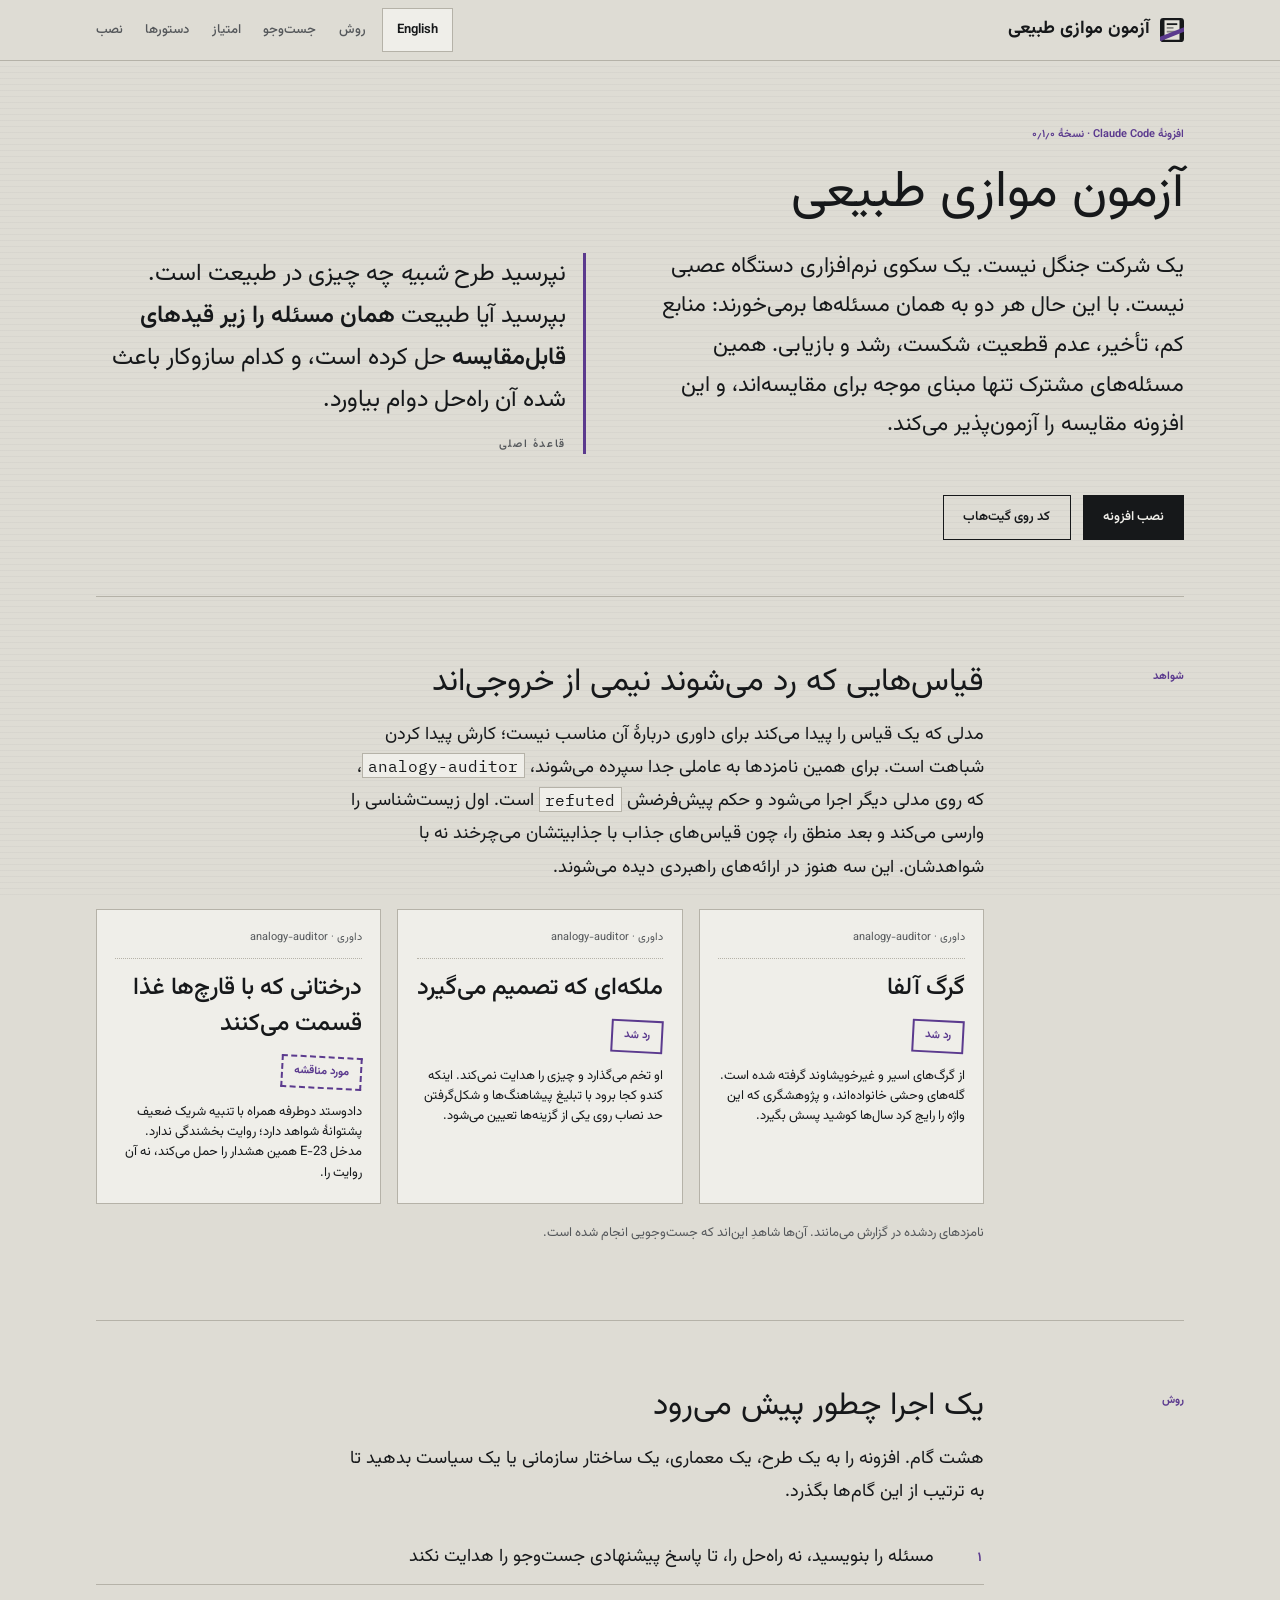
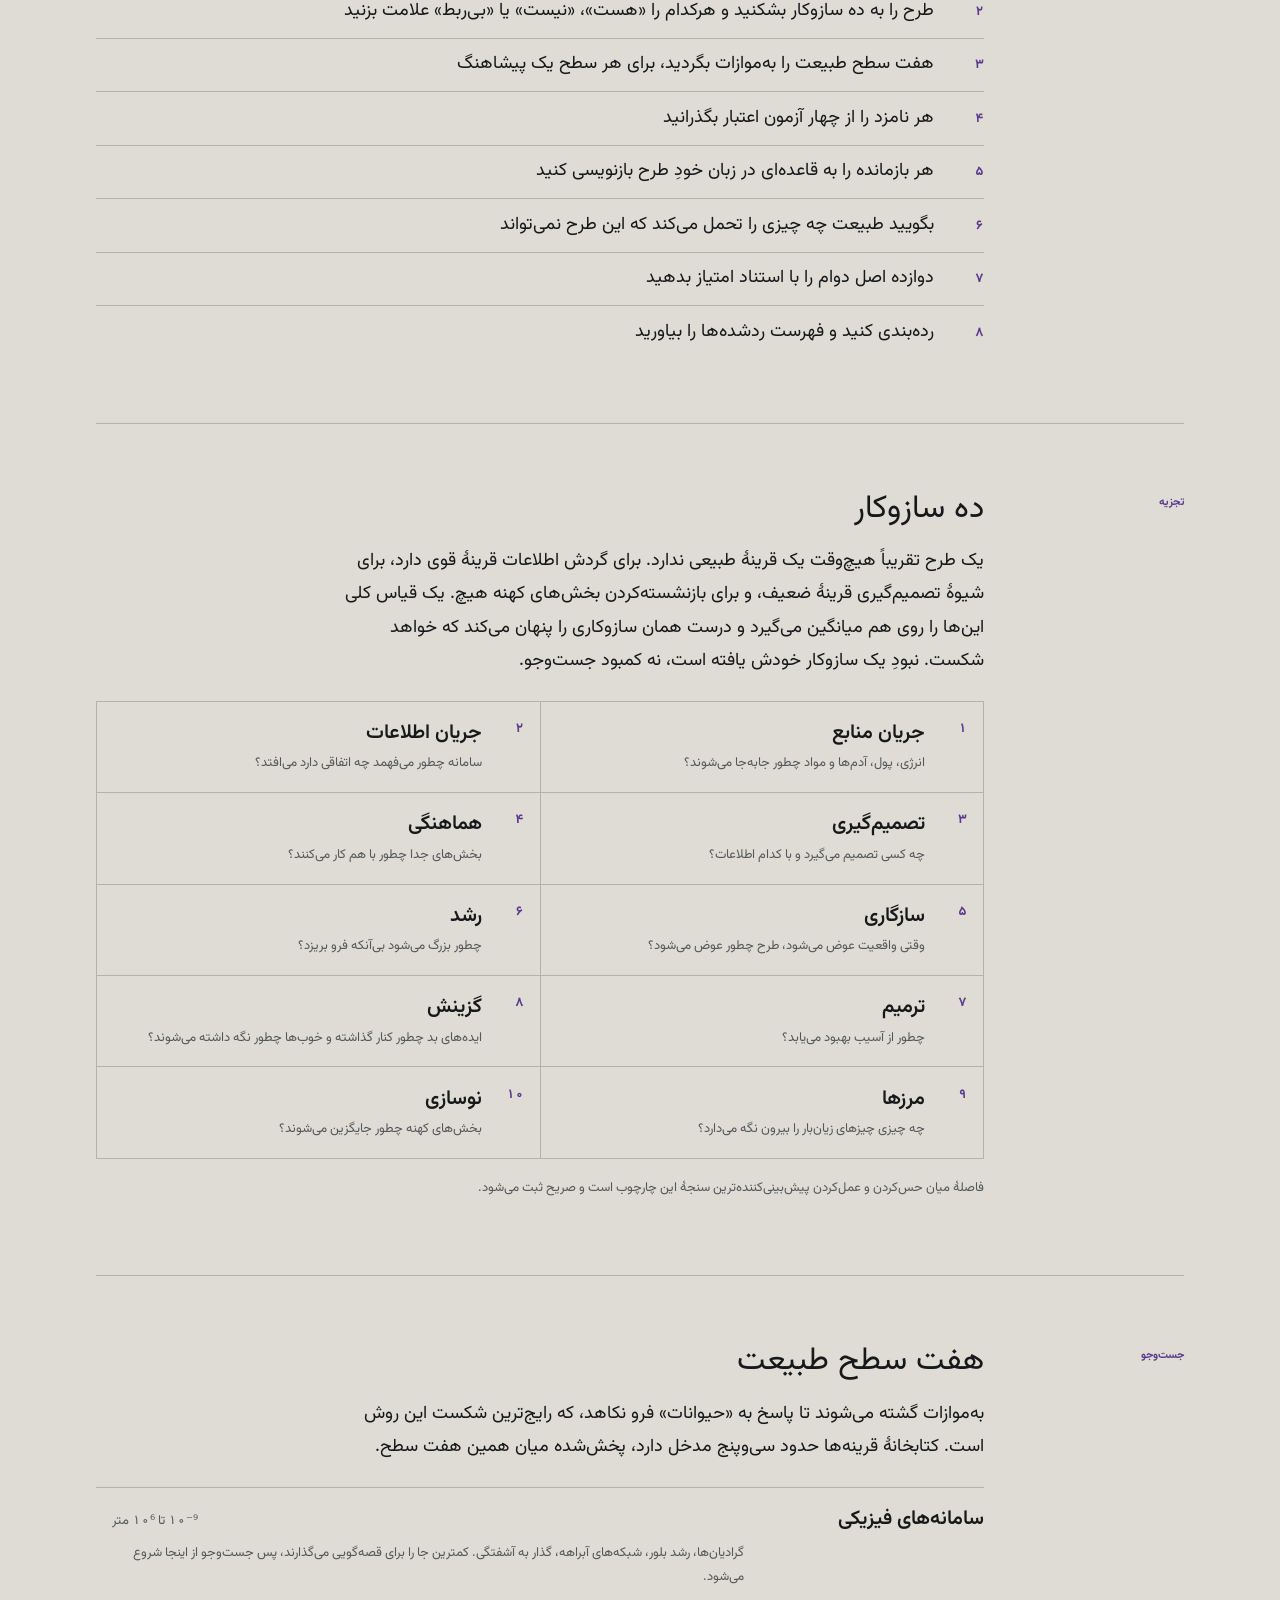
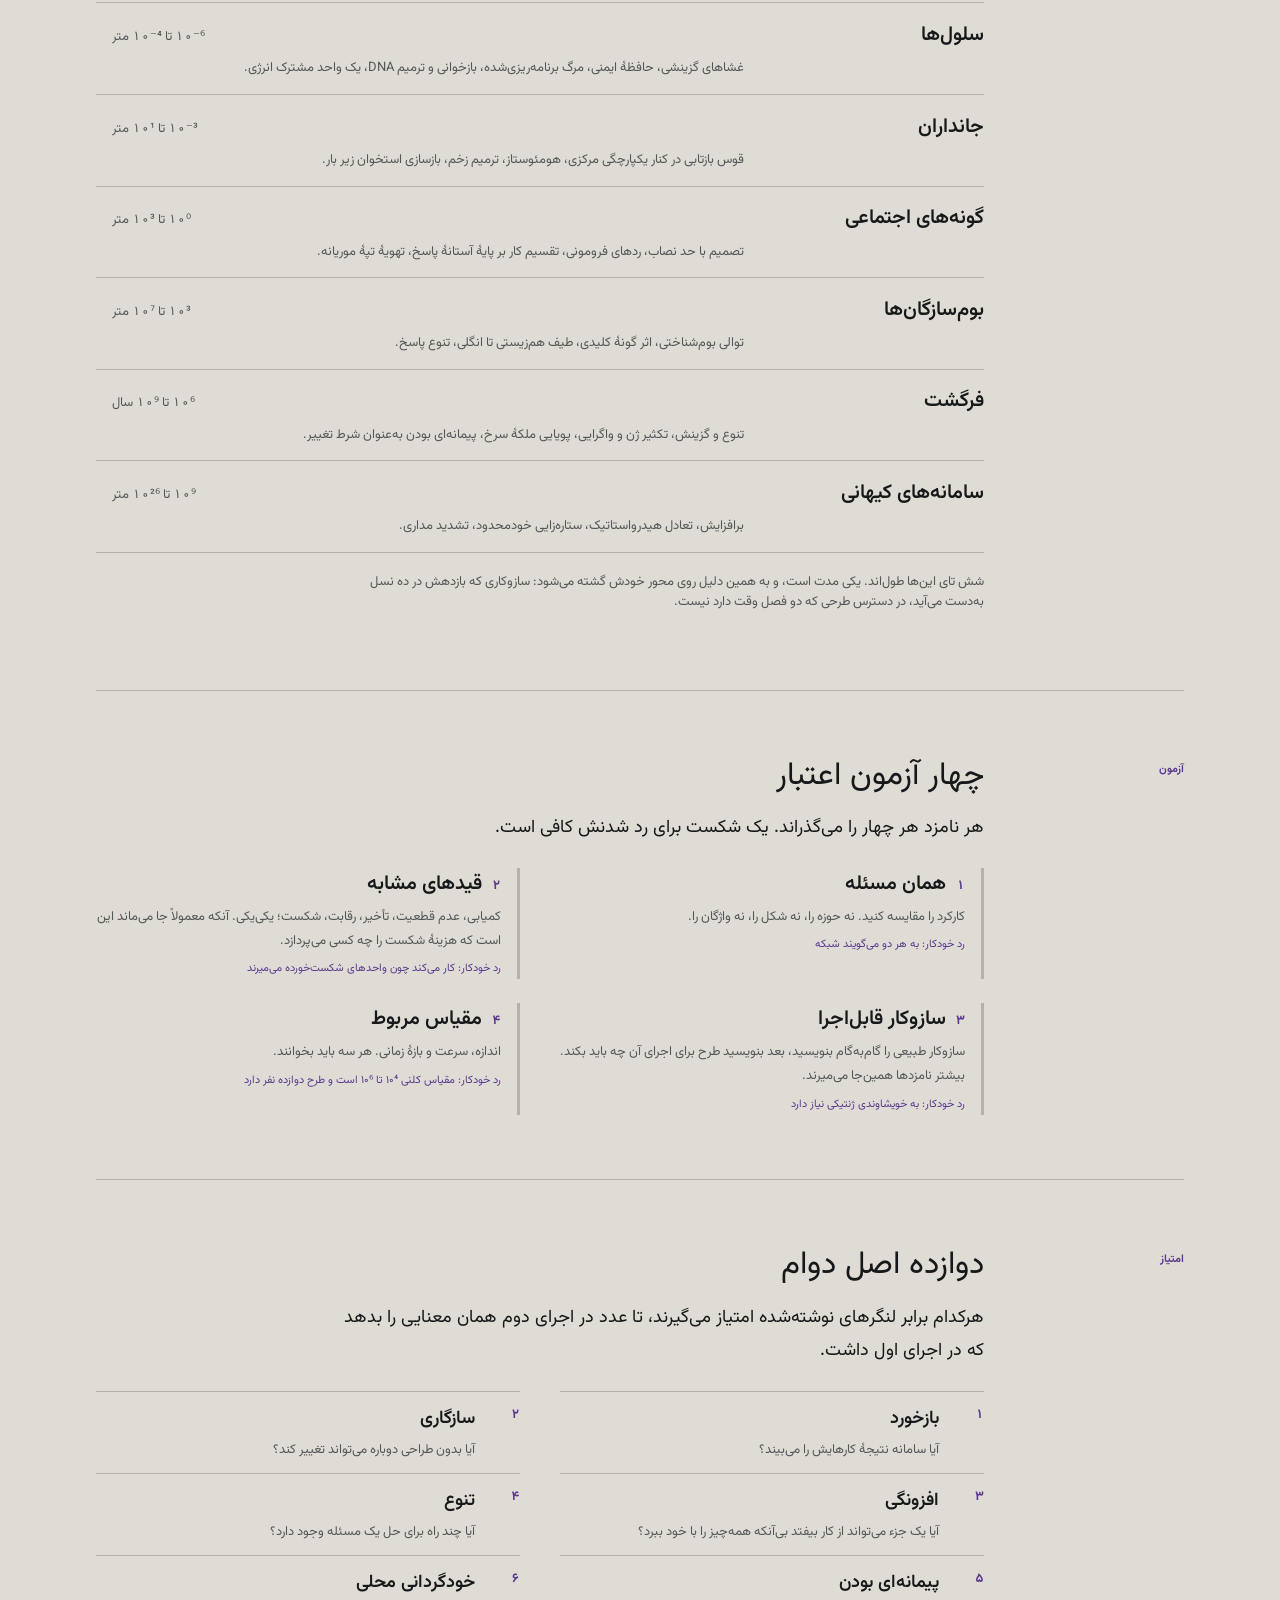
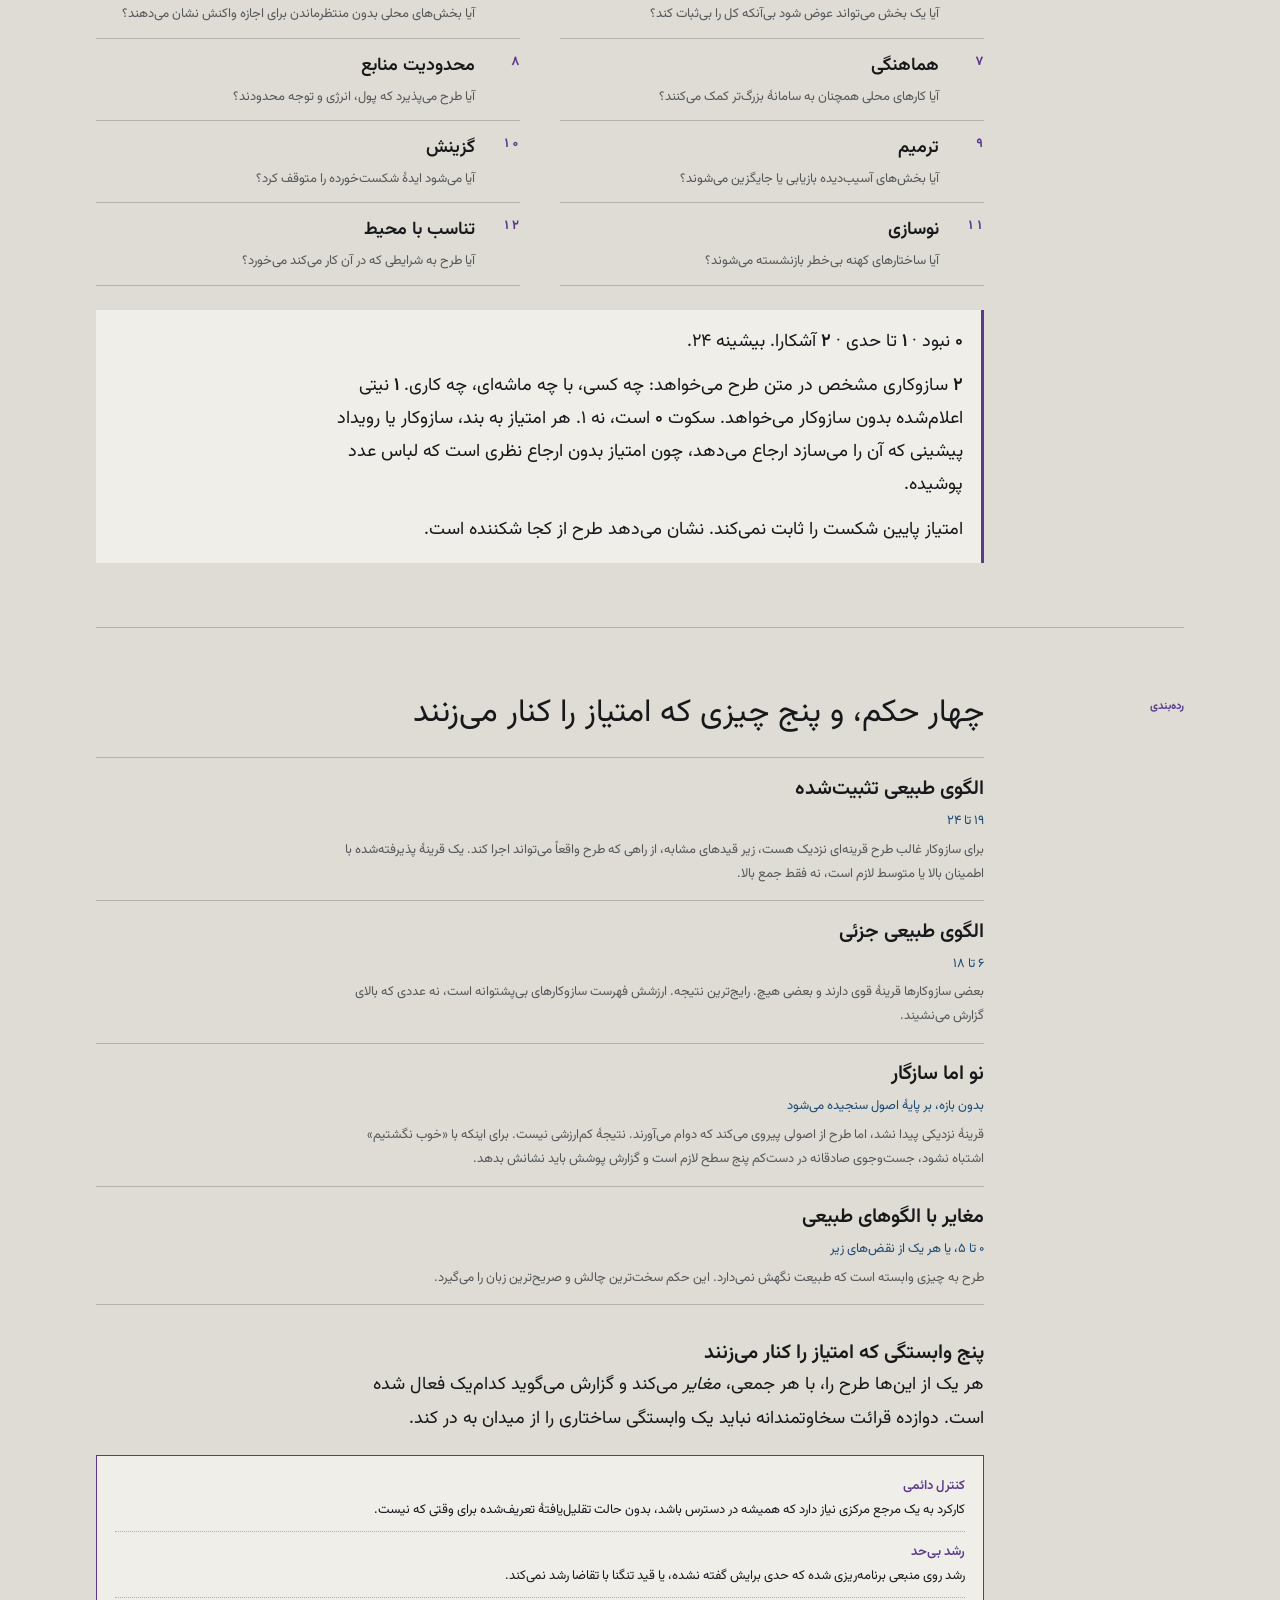
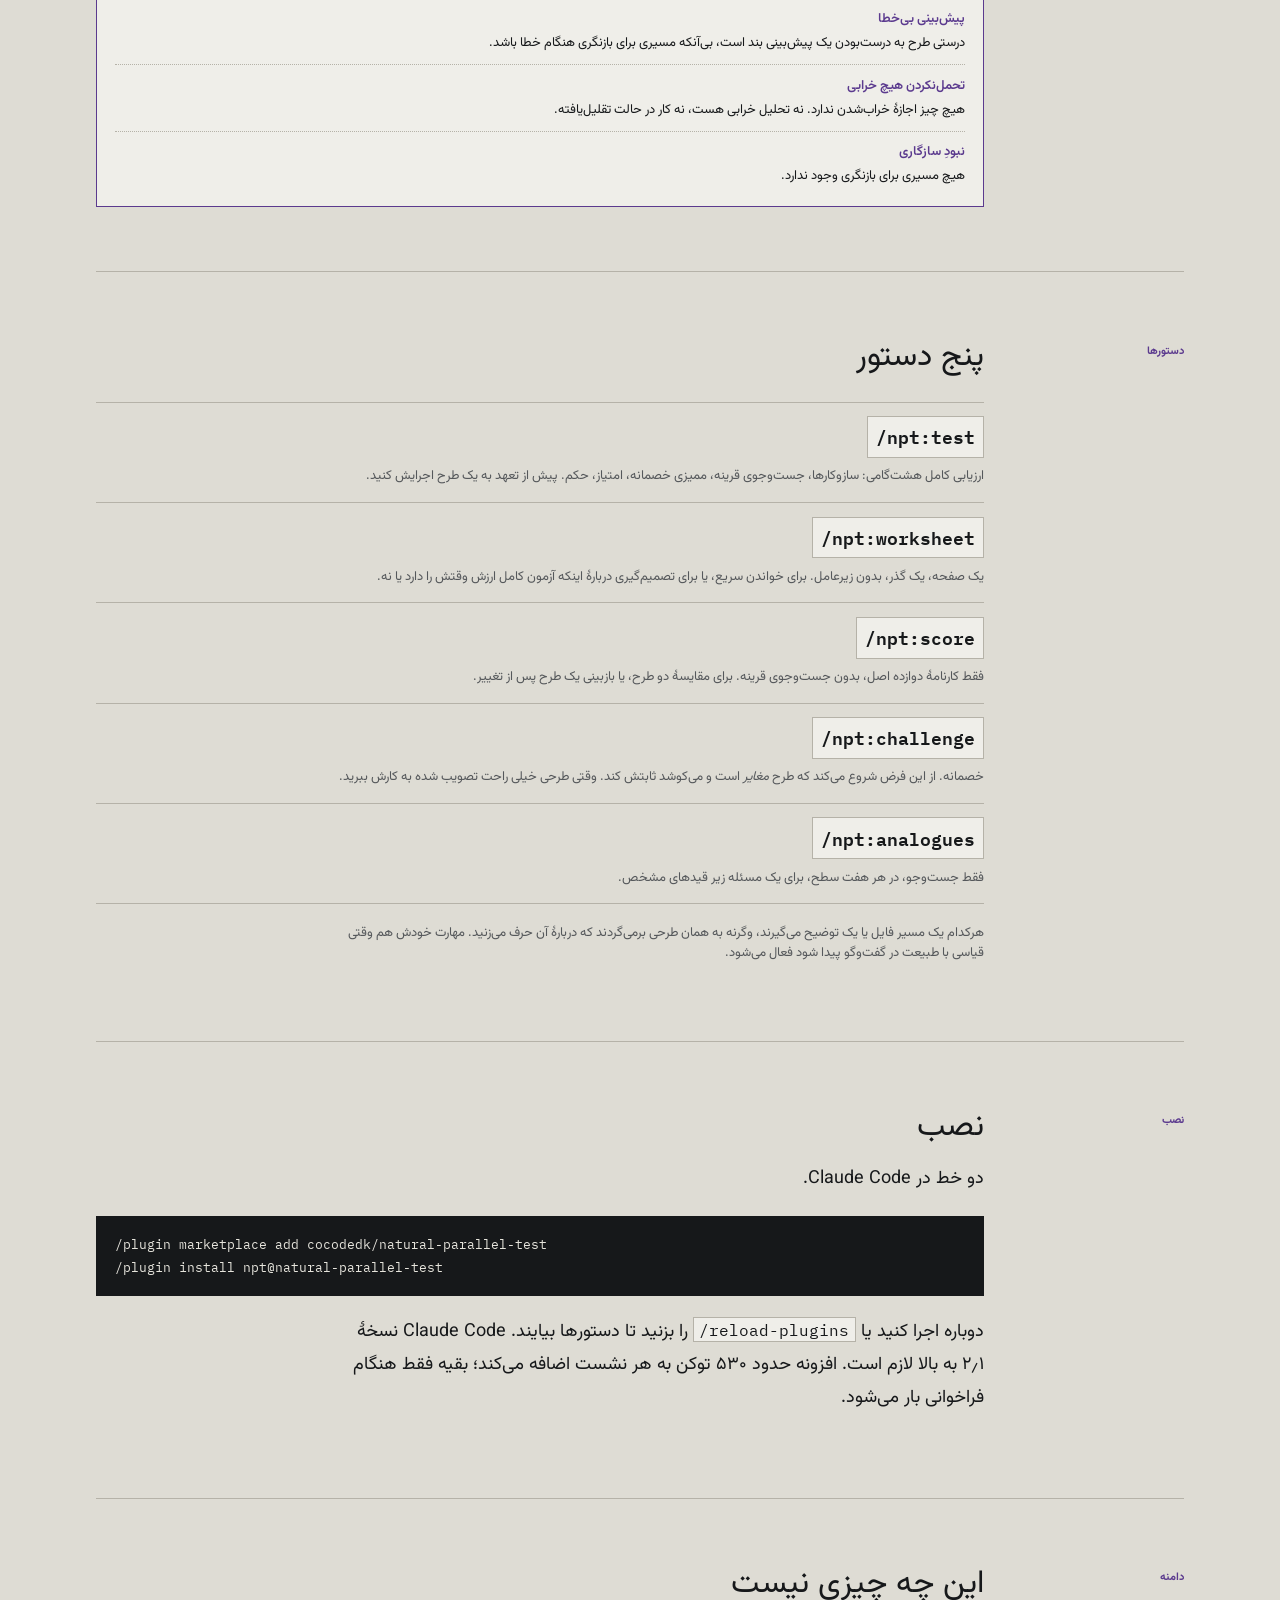
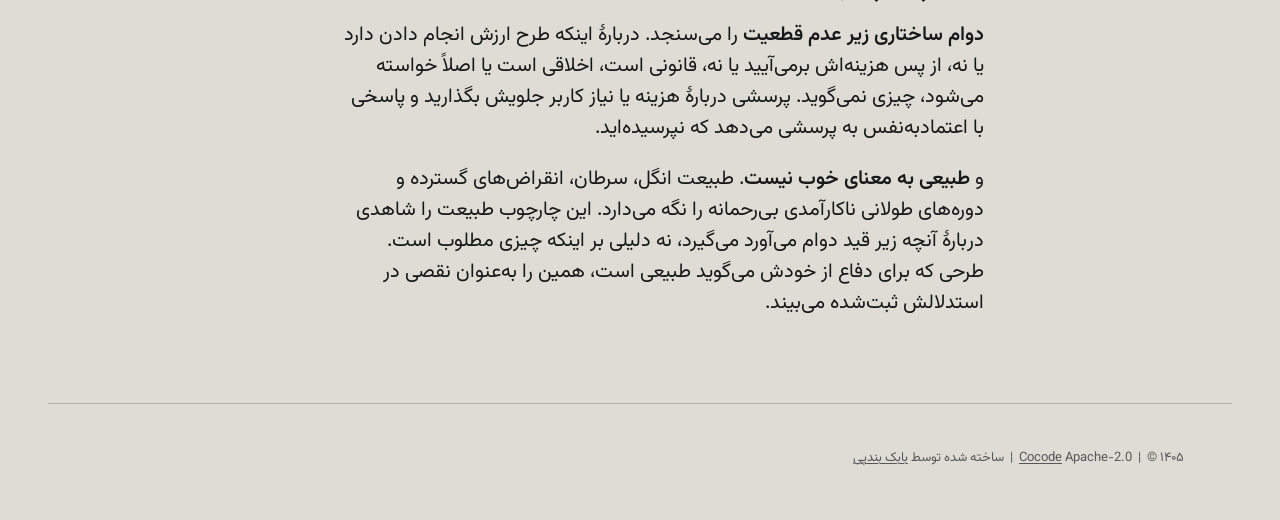
==== website/fa/index.html @ f5301915 "feat: Natural Parallel Test plugin for Claude Code Packages the Natural Parallel Test as an installa" ====
<!--
  ============================================================================
  کلیدواژه‌ها و نیت جست‌وجو — fa/index.html (فارسی)
  KEYWORDS & SEARCH INTENT — fa/index.html (Persian)
  ----------------------------------------------------------------------------
  کلیدواژهٔ اصلی:      آزمون موازی طبیعی
  کلیدواژه‌های فرعی:   افزونهٔ Claude Code، سنجش طرح، تفکر سیستمی،
                        دوام ساختاری، بازبینی معماری، تاب‌آوری،
                        قیاس با طبیعت، الگوبرداری زیستی، ممیزی قیاس
  عبارت‌های بلند:      چطور یک طرح را با سازوکار طبیعت بسنجیم،
                        چرا قیاس گرگ آلفا نادرست است،
                        کارنامهٔ دوازده اصل دوام،
                        مغایر با الگوهای طبیعی
  نیت جست‌وجو:        اطلاعاتی و تراکنشی. مهندس ارشد، معمار نرم‌افزار،
                        راهبردنویس یا سیاست‌گذار می‌خواهد بداند این چارچوب
                        چه چیزی را وارسی می‌کند و چقدر سخت‌گیر است، بعد
                        افزونه را نصب می‌کند.
  تبدیل اصلی:          بلوک دوخطی نصب (#install)
  نسخه‌های دیگر:       fa (همین صفحه) · en (/) · x-default (/)
  ============================================================================
-->
<html lang="fa" dir="rtl">
<head>
<meta charset="utf-8">
<meta name="viewport" content="width=device-width, initial-scale=1">

<title>آزمون موازی طبیعی: سنجش ساختاری طرح‌ها با سازوکار طبیعت</title>
<meta name="description" content="افزونه‌ای برای Claude Code که طرح را با سازوکار مشترک با طبیعت می‌سنجد، نه با شباهت ظاهری: ده سازوکار، هفت سطح، دوازده اصل امتیازی و چهار حکم روشن.">
<meta name="robots" content="index, follow, max-image-preview:large, max-snippet:-1">
<meta name="author" content="بابک بندپی">
<link rel="canonical" href="https://cocodedk.github.io/natural-parallel-test/fa/">

<link rel="alternate" hreflang="en" href="https://cocodedk.github.io/natural-parallel-test/">
<link rel="alternate" hreflang="fa" href="https://cocodedk.github.io/natural-parallel-test/fa/">
<link rel="alternate" hreflang="x-default" href="https://cocodedk.github.io/natural-parallel-test/">

<meta property="og:type" content="website">
<meta property="og:site_name" content="آزمون موازی طبیعی">
<meta property="og:title" content="آزمون موازی طبیعی: سنجش ساختاری طرح‌ها با سازوکار طبیعت">
<meta property="og:description" content="افزونه‌ای برای Claude Code که طرح را با سازوکار مشترک با طبیعت می‌سنجد، نه با شباهت ظاهری: ده سازوکار، هفت سطح، دوازده اصل امتیازی و چهار حکم روشن.">
<meta property="og:url" content="https://cocodedk.github.io/natural-parallel-test/fa/">
<meta property="og:image" content="https://cocodedk.github.io/natural-parallel-test/og.png">
<meta property="og:image:width" content="1200">
<meta property="og:image:height" content="630">
<meta property="og:image:alt" content="برگهٔ داوری با عنوان «گرگ آلفا» که مهر بنفش «رد شد» خورده است، کنار قاعدهٔ اصلی آزمون موازی طبیعی.">
<meta property="og:locale" content="fa_IR">
<meta property="og:locale:alternate" content="en_US">

<meta name="twitter:card" content="summary_large_image">
<meta name="twitter:title" content="آزمون موازی طبیعی: سنجش ساختاری طرح‌ها با سازوکار طبیعت">
<meta name="twitter:description" content="افزونه‌ای برای Claude Code که طرح را با سازوکار مشترک با طبیعت می‌سنجد، نه با شباهت ظاهری: ده سازوکار، هفت سطح، دوازده اصل امتیازی و چهار حکم روشن.">
<meta name="twitter:image" content="https://cocodedk.github.io/natural-parallel-test/og.png">
<meta name="twitter:image:alt" content="برگهٔ داوری با عنوان «گرگ آلفا» که مهر بنفش «رد شد» خورده است، کنار قاعدهٔ اصلی آزمون موازی طبیعی.">

<link rel="icon" href="../favicon.svg" type="image/svg+xml">
<link rel="mask-icon" href="../favicon.svg" color="#5b3a8e">
<meta name="theme-color" content="#dedcd4">

<link rel="preconnect" href="https://fonts.googleapis.com">
<link rel="preconnect" href="https://fonts.gstatic.com" crossorigin>
<link rel="stylesheet" href="https://fonts.googleapis.com/css2?family=IBM+Plex+Mono:wght@400;600&amp;family=Vazirmatn:wght@300;400;500;700&amp;display=swap">
<link rel="stylesheet" href="../styles.css">

<script type="application/ld+json">
{
  "@context": "https://schema.org",
  "@type": "SoftwareApplication",
  "name": "آزمون موازی طبیعی",
  "description": "افزونه‌ای برای Claude Code که یک طرح را با سازوکار مشترک با طبیعت می‌سنجد، نه با شباهت ظاهری. طرح را به ده سازوکار می‌شکند، هفت سطح طبیعت را دنبال سامانه‌هایی می‌گردد که همان مسئله را زیر قیدهای قابل‌مقایسه حل کرده‌اند، هر نامزد را به یک ممیز خصمانه می‌سپارد، دوازده اصل دوام را از ۲۴ امتیاز می‌دهد و یکی از چهار حکم را برمی‌گرداند.",
  "url": "https://cocodedk.github.io/natural-parallel-test/fa/",
  "downloadUrl": "https://github.com/cocodedk/natural-parallel-test",
  "codeRepository": "https://github.com/cocodedk/natural-parallel-test",
  "applicationCategory": "DeveloperApplication",
  "operatingSystem": "Linux, macOS, Windows",
  "softwareVersion": "0.1.0",
  "inLanguage": "fa",
  "offers": {
    "@type": "Offer",
    "price": "0",
    "priceCurrency": "USD"
  },
  "author": {
    "@type": "Person",
    "name": "بابک بندپی",
    "url": "https://cocode.dk",
    "sameAs": [
      "https://linkedin.com/in/babakbandpey",
      "https://github.com/cocodedk"
    ]
  }
}
</script>
</head>
<body>

<a class="skip" href="#main">پرش به محتوا</a>

<header class="site-head">
  <div class="wrap">
    <a class="brand" href="#top">
      <svg width="24" height="24" viewBox="0 0 32 32" aria-hidden="true" focusable="false">
        <defs><clipPath id="bm"><rect width="32" height="32" rx="4.5"/></clipPath></defs>
        <g clip-path="url(#bm)">
          <rect width="32" height="32" fill="#16181a"/>
          <rect x="6" y="3" width="20" height="26" fill="#e3e1d9"/>
          <rect x="9" y="7" width="14" height="2.4" fill="#16181a"/>
          <rect x="9" y="12" width="9" height="2.4" fill="#16181a" opacity=".45"/>
          <rect x="9" y="17" width="12" height="2.4" fill="#16181a" opacity=".45"/>
          <rect x="-4" y="18.5" width="40" height="5.6" fill="#5b3a8e" transform="rotate(-22 16 16)"/>
        </g>
      </svg>
      آزمون موازی طبیعی
    </a>

    <a href="../" class="lang-switch" lang="en" dir="ltr" hreflang="en">English</a>

    <nav class="nav" aria-label="بخش‌های این صفحه">
      <ul>
        <li><a href="#method">روش</a></li>
        <li><a href="#levels">جست‌وجو</a></li>
        <li><a href="#score">امتیاز</a></li>
        <li><a href="#commands">دستورها</a></li>
        <li><a href="#install">نصب</a></li>
      </ul>
    </nav>
  </div>
</header>

<main id="main">
  <div class="wrap">

    <section class="hero" id="top">
      <p class="eyebrow">افزونهٔ Claude Code · نسخهٔ ۰٫۱٫۰</p>
      <h1>آزمون موازی طبیعی</h1>
      <p class="lede">یک شرکت جنگل نیست. یک سکوی نرم‌افزاری دستگاه عصبی نیست. با این حال هر
        دو به همان مسئله‌ها برمی‌خورند: منابع کم، تأخیر، عدم قطعیت، شکست، رشد و بازیابی.
        همین مسئله‌های مشترک تنها مبنای موجه برای مقایسه‌اند، و این افزونه مقایسه را
        آزمون‌پذیر می‌کند.</p>

      <blockquote class="rule-quote">
        <p>نپرسید طرح <em>شبیه</em> چه چیزی در طبیعت است. بپرسید آیا طبیعت
          <strong>همان مسئله را زیر قیدهای قابل‌مقایسه</strong> حل کرده است، و کدام سازوکار
          باعث شده آن راه‌حل دوام بیاورد.</p>
        <cite>قاعدهٔ اصلی</cite>
      </blockquote>

      <div class="actions">
        <a class="btn btn--solid" href="#install">نصب افزونه</a>
        <a class="btn btn--ghost" href="https://github.com/cocodedk/natural-parallel-test" target="_blank" rel="noreferrer">کد روی گیت‌هاب</a>
      </div>
    </section>

    <section class="band" id="refuted" aria-labelledby="refuted-h">
      <p class="band__code">شواهد</p>
      <div class="band__body">
        <h2 id="refuted-h">قیاس‌هایی که رد می‌شوند نیمی از خروجی‌اند</h2>
        <p>مدلی که یک قیاس را پیدا می‌کند برای داوری دربارهٔ آن مناسب نیست؛ کارش پیدا کردن
          شباهت است. برای همین نامزدها به عاملی جدا سپرده می‌شوند،
          <code>analogy-auditor</code>، که روی مدلی دیگر اجرا می‌شود و حکم پیش‌فرضش
          <code>refuted</code> است. اول زیست‌شناسی را وارسی می‌کند و بعد منطق را، چون
          قیاس‌های جذاب با جذابیتشان می‌چرخند نه با شواهدشان. این سه هنوز در ارائه‌های
          راهبردی دیده می‌شوند.</p>

        <ul class="slips">
          <li class="slip">
            <p class="slip__det">داوری · analogy-auditor</p>
            <p class="slip__name">گرگ آلفا</p>
            <p class="slip__mark">رد شد</p>
            <p class="slip__why">از گرگ‌های اسیر و غیرخویشاوند گرفته شده است. گله‌های وحشی
              خانواده‌اند، و پژوهشگری که این واژه را رایج کرد سال‌ها کوشید پسش بگیرد.</p>
          </li>
          <li class="slip">
            <p class="slip__det">داوری · analogy-auditor</p>
            <p class="slip__name">ملکه‌ای که تصمیم می‌گیرد</p>
            <p class="slip__mark">رد شد</p>
            <p class="slip__why">او تخم می‌گذارد و چیزی را هدایت نمی‌کند. اینکه کندو کجا
              برود با تبلیغ پیشاهنگ‌ها و شکل‌گرفتن حد نصاب روی یکی از گزینه‌ها تعیین
              می‌شود.</p>
          </li>
          <li class="slip">
            <p class="slip__det">داوری · analogy-auditor</p>
            <p class="slip__name">درختانی که با قارچ‌ها غذا قسمت می‌کنند</p>
            <p class="slip__mark slip__mark--contested">مورد مناقشه</p>
            <p class="slip__why">دادوستد دوطرفه همراه با تنبیه شریک ضعیف پشتوانهٔ شواهد
              دارد؛ روایت بخشندگی ندارد. مدخل E-23 همین هشدار را حمل می‌کند، نه آن روایت
              را.</p>
          </li>
        </ul>

        <p class="note" style="margin-block-start:1.2rem">نامزدهای ردشده در گزارش می‌مانند.
          آن‌ها شاهدِ این‌اند که جست‌وجویی انجام شده است.</p>
      </div>
    </section>

    <section class="band" id="method" aria-labelledby="method-h">
      <p class="band__code">روش</p>
      <div class="band__body">
        <h2 id="method-h">یک اجرا چطور پیش می‌رود</h2>
        <p>هشت گام. افزونه را به یک طرح، یک معماری، یک ساختار سازمانی یا یک سیاست بدهید تا
          به ترتیب از این گام‌ها بگذرد.</p>
        <ol class="steps">
          <li><span class="num">۱</span><span>مسئله را بنویسید، نه راه‌حل را، تا پاسخ پیشنهادی جست‌وجو را هدایت نکند</span></li>
          <li><span class="num">۲</span><span>طرح را به ده سازوکار بشکنید و هرکدام را «هست»، «نیست» یا «بی‌ربط» علامت بزنید</span></li>
          <li><span class="num">۳</span><span>هفت سطح طبیعت را به‌موازات بگردید، برای هر سطح یک پیشاهنگ</span></li>
          <li><span class="num">۴</span><span>هر نامزد را از چهار آزمون اعتبار بگذرانید</span></li>
          <li><span class="num">۵</span><span>هر بازمانده را به قاعده‌ای در زبان خودِ طرح بازنویسی کنید</span></li>
          <li><span class="num">۶</span><span>بگویید طبیعت چه چیزی را تحمل می‌کند که این طرح نمی‌تواند</span></li>
          <li><span class="num">۷</span><span>دوازده اصل دوام را با استناد امتیاز بدهید</span></li>
          <li><span class="num">۸</span><span>رده‌بندی کنید و فهرست ردشده‌ها را بیاورید</span></li>
        </ol>
      </div>
    </section>

    <section class="band" id="mechanisms" aria-labelledby="mech-h">
      <p class="band__code">تجزیه</p>
      <div class="band__body">
        <h2 id="mech-h">ده سازوکار</h2>
        <p>یک طرح تقریباً هیچ‌وقت یک قرینهٔ طبیعی ندارد. برای گردش اطلاعات قرینهٔ قوی دارد،
          برای شیوهٔ تصمیم‌گیری قرینهٔ ضعیف، و برای بازنشسته‌کردن بخش‌های کهنه هیچ. یک قیاس
          کلی این‌ها را روی هم میانگین می‌گیرد و درست همان سازوکاری را پنهان می‌کند که خواهد
          شکست. نبودِ یک سازوکار خودش یافته است، نه کمبود جست‌وجو.</p>
        <ul class="mechs">
          <li><span class="num">۱</span><h3>جریان منابع</h3><p>انرژی، پول، آدم‌ها و مواد چطور جابه‌جا می‌شوند؟</p></li>
          <li><span class="num">۲</span><h3>جریان اطلاعات</h3><p>سامانه چطور می‌فهمد چه اتفاقی دارد می‌افتد؟</p></li>
          <li><span class="num">۳</span><h3>تصمیم‌گیری</h3><p>چه کسی تصمیم می‌گیرد و با کدام اطلاعات؟</p></li>
          <li><span class="num">۴</span><h3>هماهنگی</h3><p>بخش‌های جدا چطور با هم کار می‌کنند؟</p></li>
          <li><span class="num">۵</span><h3>سازگاری</h3><p>وقتی واقعیت عوض می‌شود، طرح چطور عوض می‌شود؟</p></li>
          <li><span class="num">۶</span><h3>رشد</h3><p>چطور بزرگ می‌شود بی‌آنکه فرو بریزد؟</p></li>
          <li><span class="num">۷</span><h3>ترمیم</h3><p>چطور از آسیب بهبود می‌یابد؟</p></li>
          <li><span class="num">۸</span><h3>گزینش</h3><p>ایده‌های بد چطور کنار گذاشته و خوب‌ها چطور نگه داشته می‌شوند؟</p></li>
          <li><span class="num">۹</span><h3>مرزها</h3><p>چه چیزی چیزهای زیان‌بار را بیرون نگه می‌دارد؟</p></li>
          <li><span class="num">۱۰</span><h3>نوسازی</h3><p>بخش‌های کهنه چطور جایگزین می‌شوند؟</p></li>
        </ul>
        <p class="note" style="margin-block-start:1.2rem">فاصلهٔ میان حس‌کردن و عمل‌کردن
          پیش‌بینی‌کننده‌ترین سنجهٔ این چارچوب است و صریح ثبت می‌شود.</p>
      </div>
    </section>

    <section class="band" id="levels" aria-labelledby="levels-h">
      <p class="band__code">جست‌وجو</p>
      <div class="band__body">
        <h2 id="levels-h">هفت سطح طبیعت</h2>
        <p>به‌موازات گشته می‌شوند تا پاسخ به «حیوانات» فرو نکاهد، که رایج‌ترین شکست این روش
          است. کتابخانهٔ قرینه‌ها حدود سی‌وپنج مدخل دارد، پخش‌شده میان همین هفت سطح.</p>
        <ul class="ladder">
          <li>
            <span class="lvl-name">سامانه‌های فیزیکی</span>
            <span class="lvl-scale"><bdi dir="ltr">۱۰⁻⁹</bdi> تا <bdi dir="ltr">۱۰⁶</bdi> متر</span>
            <p class="lvl-note">گرادیان‌ها، رشد بلور، شبکه‌های آبراهه، گذار به آشفتگی.
              کمترین جا را برای قصه‌گویی می‌گذارند، پس جست‌وجو از اینجا شروع می‌شود.</p>
          </li>
          <li>
            <span class="lvl-name">سلول‌ها</span>
            <span class="lvl-scale"><bdi dir="ltr">۱۰⁻⁶</bdi> تا <bdi dir="ltr">۱۰⁻⁴</bdi> متر</span>
            <p class="lvl-note">غشاهای گزینشی، حافظهٔ ایمنی، مرگ برنامه‌ریزی‌شده، بازخوانی و
              ترمیم DNA، یک واحد مشترک انرژی.</p>
          </li>
          <li>
            <span class="lvl-name">جانداران</span>
            <span class="lvl-scale"><bdi dir="ltr">۱۰⁻³</bdi> تا <bdi dir="ltr">۱۰¹</bdi> متر</span>
            <p class="lvl-note">قوس بازتابی در کنار یکپارچگی مرکزی، هومئوستاز، ترمیم زخم،
              بازسازی استخوان زیر بار.</p>
          </li>
          <li>
            <span class="lvl-name">گونه‌های اجتماعی</span>
            <span class="lvl-scale"><bdi dir="ltr">۱۰⁰</bdi> تا <bdi dir="ltr">۱۰³</bdi> متر</span>
            <p class="lvl-note">تصمیم با حد نصاب، ردهای فرومونی، تقسیم کار بر پایهٔ آستانهٔ
              پاسخ، تهویهٔ تپهٔ موریانه.</p>
          </li>
          <li>
            <span class="lvl-name">بوم‌سازگان‌ها</span>
            <span class="lvl-scale"><bdi dir="ltr">۱۰³</bdi> تا <bdi dir="ltr">۱۰⁷</bdi> متر</span>
            <p class="lvl-note">توالی بوم‌شناختی، اثر گونهٔ کلیدی، طیف هم‌زیستی تا انگلی،
              تنوع پاسخ.</p>
          </li>
          <li>
            <span class="lvl-name">فرگشت</span>
            <span class="lvl-scale"><bdi dir="ltr">۱۰⁶</bdi> تا <bdi dir="ltr">۱۰⁹</bdi> سال</span>
            <p class="lvl-note">تنوع و گزینش، تکثیر ژن و واگرایی، پویایی ملکهٔ سرخ،
              پیمانه‌ای بودن به‌عنوان شرط تغییر.</p>
          </li>
          <li>
            <span class="lvl-name">سامانه‌های کیهانی</span>
            <span class="lvl-scale"><bdi dir="ltr">۱۰⁹</bdi> تا <bdi dir="ltr">۱۰²⁶</bdi> متر</span>
            <p class="lvl-note">برافزایش، تعادل هیدرواستاتیک، ستاره‌زایی خودمحدود، تشدید
              مداری.</p>
          </li>
        </ul>
        <p class="note" style="margin-block-start:1.2rem">شش تای این‌ها طول‌اند. یکی مدت
          است، و به همین دلیل روی محور خودش گشته می‌شود: سازوکاری که بازدهش در ده نسل
          به‌دست می‌آید، در دسترس طرحی که دو فصل وقت دارد نیست.</p>
      </div>
    </section>

    <section class="band" id="validity" aria-labelledby="validity-h">
      <p class="band__code">آزمون</p>
      <div class="band__body">
        <h2 id="validity-h">چهار آزمون اعتبار</h2>
        <p>هر نامزد هر چهار را می‌گذراند. یک شکست برای رد شدنش کافی است.</p>
        <ol class="tests">
          <li>
            <h3><span class="num">۱</span> همان مسئله</h3>
            <p>کارکرد را مقایسه کنید. نه حوزه را، نه شکل را، نه واژگان را.</p>
            <span class="fails">رد خودکار: به هر دو می‌گویند شبکه</span>
          </li>
          <li>
            <h3><span class="num">۲</span> قیدهای مشابه</h3>
            <p>کمیابی، عدم قطعیت، تأخیر، رقابت، شکست؛ یکی‌یکی. آنکه معمولاً جا می‌ماند این
              است که هزینهٔ شکست را چه کسی می‌پردازد.</p>
            <span class="fails">رد خودکار: کار می‌کند چون واحدهای شکست‌خورده می‌میرند</span>
          </li>
          <li>
            <h3><span class="num">۳</span> سازوکار قابل‌اجرا</h3>
            <p>سازوکار طبیعی را گام‌به‌گام بنویسید، بعد بنویسید طرح برای اجرای آن چه باید
              بکند. بیشتر نامزدها همین‌جا می‌میرند.</p>
            <span class="fails">رد خودکار: به خویشاوندی ژنتیکی نیاز دارد</span>
          </li>
          <li>
            <h3><span class="num">۴</span> مقیاس مربوط</h3>
            <p>اندازه، سرعت و بازهٔ زمانی. هر سه باید بخوانند.</p>
            <span class="fails">رد خودکار: مقیاس کلنی <bdi dir="ltr">۱۰⁴</bdi> تا <bdi dir="ltr">۱۰⁶</bdi> است و طرح دوازده نفر دارد</span>
          </li>
        </ol>
      </div>
    </section>

    <section class="band" id="score" aria-labelledby="score-h">
      <p class="band__code">امتیاز</p>
      <div class="band__body">
        <h2 id="score-h">دوازده اصل دوام</h2>
        <p>هرکدام برابر لنگرهای نوشته‌شده امتیاز می‌گیرند، تا عدد در اجرای دوم همان معنایی
          را بدهد که در اجرای اول داشت.</p>
        <ul class="principles">
          <li><span class="num">۱</span><span class="p-name">بازخورد</span><p class="p-test">آیا سامانه نتیجهٔ کارهایش را می‌بیند؟</p></li>
          <li><span class="num">۲</span><span class="p-name">سازگاری</span><p class="p-test">آیا بدون طراحی دوباره می‌تواند تغییر کند؟</p></li>
          <li><span class="num">۳</span><span class="p-name">افزونگی</span><p class="p-test">آیا یک جزء می‌تواند از کار بیفتد بی‌آنکه همه‌چیز را با خود ببرد؟</p></li>
          <li><span class="num">۴</span><span class="p-name">تنوع</span><p class="p-test">آیا چند راه برای حل یک مسئله وجود دارد؟</p></li>
          <li><span class="num">۵</span><span class="p-name">پیمانه‌ای بودن</span><p class="p-test">آیا یک بخش می‌تواند عوض شود بی‌آنکه کل را بی‌ثبات کند؟</p></li>
          <li><span class="num">۶</span><span class="p-name">خودگردانی محلی</span><p class="p-test">آیا بخش‌های محلی بدون منتظرماندن برای اجازه واکنش نشان می‌دهند؟</p></li>
          <li><span class="num">۷</span><span class="p-name">هماهنگی</span><p class="p-test">آیا کارهای محلی همچنان به سامانهٔ بزرگ‌تر کمک می‌کنند؟</p></li>
          <li><span class="num">۸</span><span class="p-name">محدودیت منابع</span><p class="p-test">آیا طرح می‌پذیرد که پول، انرژی و توجه محدودند؟</p></li>
          <li><span class="num">۹</span><span class="p-name">ترمیم</span><p class="p-test">آیا بخش‌های آسیب‌دیده بازیابی یا جایگزین می‌شوند؟</p></li>
          <li><span class="num">۱۰</span><span class="p-name">گزینش</span><p class="p-test">آیا می‌شود ایدهٔ شکست‌خورده را متوقف کرد؟</p></li>
          <li><span class="num">۱۱</span><span class="p-name">نوسازی</span><p class="p-test">آیا ساختارهای کهنه بی‌خطر بازنشسته می‌شوند؟</p></li>
          <li><span class="num">۱۲</span><span class="p-name">تناسب با محیط</span><p class="p-test">آیا طرح به شرایطی که در آن کار می‌کند می‌خورد؟</p></li>
        </ul>

        <div class="callout">
          <p><strong>۰</strong> نبود · <strong>۱</strong> تا حدی · <strong>۲</strong> آشکارا.
            بیشینه ۲۴.</p>
          <p><strong>۲</strong> سازوکاری مشخص در متن طرح می‌خواهد: چه کسی، با چه ماشه‌ای، چه
            کاری. <strong>۱</strong> نیتی اعلام‌شده بدون سازوکار می‌خواهد. سکوت
            <strong>۰</strong> است، نه ۱. هر امتیاز به بند، سازوکار یا رویداد پیشینی که آن
            را می‌سازد ارجاع می‌دهد، چون امتیاز بدون ارجاع نظری است که لباس عدد پوشیده.</p>
          <p>امتیاز پایین شکست را ثابت نمی‌کند. نشان می‌دهد طرح از کجا شکننده است.</p>
        </div>
      </div>
    </section>

    <section class="band" id="verdict" aria-labelledby="verdict-h">
      <p class="band__code">رده‌بندی</p>
      <div class="band__body">
        <h2 id="verdict-h">چهار حکم، و پنج چیزی که امتیاز را کنار می‌زنند</h2>
        <ul class="classes">
          <li>
            <h3>الگوی طبیعی تثبیت‌شده</h3>
            <span class="band-score">۱۹ تا ۲۴</span>
            <p>برای سازوکار غالب طرح قرینه‌ای نزدیک هست، زیر قیدهای مشابه، از راهی که طرح
              واقعاً می‌تواند اجرا کند. یک قرینهٔ پذیرفته‌شده با اطمینان بالا یا متوسط لازم
              است، نه فقط جمع بالا.</p>
          </li>
          <li>
            <h3>الگوی طبیعی جزئی</h3>
            <span class="band-score">۶ تا ۱۸</span>
            <p>بعضی سازوکارها قرینهٔ قوی دارند و بعضی هیچ. رایج‌ترین نتیجه. ارزشش فهرست
              سازوکارهای بی‌پشتوانه است، نه عددی که بالای گزارش می‌نشیند.</p>
          </li>
          <li>
            <h3>نو اما سازگار</h3>
            <span class="band-score">بدون بازه، بر پایهٔ اصول سنجیده می‌شود</span>
            <p>قرینهٔ نزدیکی پیدا نشد، اما طرح از اصولی پیروی می‌کند که دوام می‌آورند.
              نتیجهٔ کم‌ارزشی نیست. برای اینکه با «خوب نگشتیم» اشتباه نشود، جست‌وجوی صادقانه
              در دست‌کم پنج سطح لازم است و گزارش پوشش باید نشانش بدهد.</p>
          </li>
          <li>
            <h3>مغایر با الگوهای طبیعی</h3>
            <span class="band-score">۰ تا ۵، یا هر یک از نقض‌های زیر</span>
            <p>طرح به چیزی وابسته است که طبیعت نگهش نمی‌دارد. این حکم سخت‌ترین چالش و
              صریح‌ترین زبان را می‌گیرد.</p>
          </li>
        </ul>

        <h3 style="margin-block-start:2rem">پنج وابستگی که امتیاز را کنار می‌زنند</h3>
        <p>هر یک از این‌ها طرح را، با هر جمعی، <em>مغایر</em> می‌کند و گزارش می‌گوید کدام‌یک
          فعال شده است. دوازده قرائت سخاوتمندانه نباید یک وابستگی ساختاری را از میدان به در
          کند.</p>
        <ul class="overrides">
          <li><dfn>کنترل دائمی</dfn><span>کارکرد به یک مرجع مرکزی نیاز دارد که همیشه در دسترس باشد، بدون حالت تقلیل‌یافتهٔ تعریف‌شده برای وقتی که نیست.</span></li>
          <li><dfn>رشد بی‌حد</dfn><span>رشد روی منبعی برنامه‌ریزی شده که حدی برایش گفته نشده، یا قید تنگنا با تقاضا رشد نمی‌کند.</span></li>
          <li><dfn>پیش‌بینی بی‌خطا</dfn><span>درستی طرح به درست‌بودن یک پیش‌بینی بند است، بی‌آنکه مسیری برای بازنگری هنگام خطا باشد.</span></li>
          <li><dfn>تحمل‌نکردن هیچ خرابی</dfn><span>هیچ چیز اجازهٔ خراب‌شدن ندارد. نه تحلیل خرابی هست، نه کار در حالت تقلیل‌یافته.</span></li>
          <li><dfn>نبودِ سازگاری</dfn><span>هیچ مسیری برای بازنگری وجود ندارد.</span></li>
        </ul>
      </div>
    </section>

    <section class="band" id="commands" aria-labelledby="cmd-h">
      <p class="band__code">دستورها</p>
      <div class="band__body">
        <h2 id="cmd-h">پنج دستور</h2>
        <ul class="cmds">
          <li>
            <code>/npt:test</code>
            <p>ارزیابی کامل هشت‌گامی: سازوکارها، جست‌وجوی قرینه، ممیزی خصمانه، امتیاز، حکم.
              پیش از تعهد به یک طرح اجرایش کنید.</p>
          </li>
          <li>
            <code>/npt:worksheet</code>
            <p>یک صفحه، یک گذر، بدون زیرعامل. برای خواندن سریع، یا برای تصمیم‌گیری دربارهٔ
              اینکه آزمون کامل ارزش وقتش را دارد یا نه.</p>
          </li>
          <li>
            <code>/npt:score</code>
            <p>فقط کارنامهٔ دوازده اصل، بدون جست‌وجوی قرینه. برای مقایسهٔ دو طرح، یا بازبینی
              یک طرح پس از تغییر.</p>
          </li>
          <li>
            <code>/npt:challenge</code>
            <p>خصمانه. از این فرض شروع می‌کند که طرح <em>مغایر</em> است و می‌کوشد ثابتش کند.
              وقتی طرحی خیلی راحت تصویب شده به کارش ببرید.</p>
          </li>
          <li>
            <code>/npt:analogues</code>
            <p>فقط جست‌وجو، در هر هفت سطح، برای یک مسئله زیر قیدهای مشخص.</p>
          </li>
        </ul>
        <p class="note" style="margin-block-start:1.2rem">هرکدام یک مسیر فایل یا یک توضیح
          می‌گیرند، وگرنه به همان طرحی برمی‌گردند که دربارهٔ آن حرف می‌زنید. مهارت خودش هم
          وقتی قیاسی با طبیعت در گفت‌وگو پیدا شود فعال می‌شود.</p>
      </div>
    </section>

    <section class="band" id="install" aria-labelledby="install-h">
      <p class="band__code">نصب</p>
      <div class="band__body">
        <h2 id="install-h">نصب</h2>
        <p>دو خط در Claude Code.</p>
<pre><code>/plugin marketplace add cocodedk/natural-parallel-test
/plugin install npt@natural-parallel-test</code></pre>
        <p>دوباره اجرا کنید یا <code>/reload-plugins</code> را بزنید تا دستورها بیایند.
          Claude Code نسخهٔ ۲٫۱ به بالا لازم است. افزونه حدود ۵۳۰ توکن به هر نشست اضافه
          می‌کند؛ بقیه فقط هنگام فراخوانی بار می‌شود.</p>
      </div>
    </section>

    <section class="band limits" id="limits" aria-labelledby="limits-h">
      <p class="band__code">دامنه</p>
      <div class="band__body">
        <h2 id="limits-h">این چه چیزی نیست</h2>
        <p><strong>دوام ساختاری زیر عدم قطعیت</strong> را می‌سنجد. دربارهٔ اینکه طرح ارزش
          انجام دادن دارد یا نه، از پس هزینه‌اش برمی‌آیید یا نه، قانونی است، اخلاقی است یا
          اصلاً خواسته می‌شود، چیزی نمی‌گوید. پرسشی دربارهٔ هزینه یا نیاز کاربر جلویش
          بگذارید و پاسخی با اعتمادبه‌نفس به پرسشی می‌دهد که نپرسیده‌اید.</p>
        <p>و <strong>طبیعی به معنای خوب نیست</strong>. طبیعت انگل، سرطان، انقراض‌های گسترده
          و دوره‌های طولانی ناکارآمدی بی‌رحمانه را نگه می‌دارد. این چارچوب طبیعت را شاهدی
          دربارهٔ آنچه زیر قید دوام می‌آورد می‌گیرد، نه دلیلی بر اینکه چیزی مطلوب است. طرحی
          که برای دفاع از خودش می‌گوید طبیعی است، همین را به‌عنوان نقصی در استدلالش ثبت‌شده
          می‌بیند.</p>
      </div>
    </section>

  </div>
</main>

<footer><p>Apache-2.0 &nbsp;|&nbsp; © ۱۴۰۵ <a href="https://cocode.dk" target="_blank" rel="noreferrer">Cocode</a> &nbsp;|&nbsp; ساخته شده توسط <a href="https://linkedin.com/in/babakbandpey" target="_blank" rel="noreferrer">بابک بندپی</a></p></footer>

</body>
</html>
---- website/styles.css ----
/* ==========================================================================
   The Natural Parallel Test — shared stylesheet
   Direction: annotated specimen sheet. Unbleached card stock, cold ink,
   aniline-violet determination stamp, prussian blue reserved for what passes.
   Mobile-first: base styles target ~360px; complexity added at 640/768/1024.
   All spacing uses logical properties so RTL flips correctly.
   ========================================================================== */

:root {
  --sheet:    #dedcd4;
  --sheet-2:  #d5d3c9;
  --slip:     #efeee9;
  --ink:      #16181a;
  --graphite: #55585b;
  --rule:     #b5b2a8;
  --stamp:    #5b3a8e;
  --confirm:  #1b4b76;

  --font-display: "Spectral", Georgia, "Times New Roman", serif;
  --font-body:    "Spectral", Georgia, "Times New Roman", serif;
  --font-ui:      "Archivo", "Helvetica Neue", Arial, sans-serif;
  --font-mono:    "IBM Plex Mono", ui-monospace, "SF Mono", Menlo, monospace;

  --step--2: 0.6875rem;
  --step--1: 0.8125rem;
  --step-0:  1.0625rem;
  --step-1:  1.1875rem;
  --step-2:  1.375rem;
  --step-3:  1.75rem;
  --step-4:  2.25rem;

  --gap:      1.25rem;
  --band-pad: 2.75rem;
  --measure:  38rem;
}

*, *::before, *::after { box-sizing: border-box; }

html { -webkit-text-size-adjust: 100%; scroll-behavior: smooth; }

body {
  margin: 0;
  background: var(--sheet);
  color: var(--ink);
  font-family: var(--font-body);
  font-size: var(--step-0);
  font-weight: 400;
  line-height: 1.62;
  overflow-x: hidden;
  -webkit-font-smoothing: antialiased;
}

/* Faint ruling, like the grain of card stock. Disabled in print-ish contexts. */
body::before {
  content: "";
  position: fixed;
  inset: 0;
  pointer-events: none;
  background: repeating-linear-gradient(
    to bottom,
    rgba(22, 24, 26, 0.028) 0 1px,
    transparent 1px 6px
  );
  z-index: 0;
}

body > * { position: relative; z-index: 1; }

img, svg { max-width: 100%; height: auto; }

a { color: var(--confirm); text-decoration-thickness: 1px; text-underline-offset: 0.18em; }
a:hover { color: var(--stamp); }
a:focus-visible,
button:focus-visible { outline: 2px solid var(--stamp); outline-offset: 3px; }

h1, h2, h3 { font-family: var(--font-display); font-weight: 300; margin: 0; line-height: 1.12; }
h1 { font-size: var(--step-4); letter-spacing: -0.015em; }
h2 { font-size: var(--step-3); letter-spacing: -0.01em; }
h3 { font-size: var(--step-1); font-weight: 600; line-height: 1.3; }
p  { margin: 0 0 1em; max-width: var(--measure); }
em { font-style: italic; }

.wrap {
  inline-size: 100%;
  max-inline-size: 74rem;
  margin-inline: auto;
  padding-inline: 1.25rem;
}

.skip {
  position: absolute;
  inset-inline-start: -9999px;
  top: 0;
  background: var(--ink);
  color: var(--slip);
  padding: 0.75rem 1rem;
  font-family: var(--font-ui);
  z-index: 20;
}
.skip:focus { inset-inline-start: 0; }

/* --- eyebrows and labels ------------------------------------------------ */

.eyebrow {
  font-family: var(--font-ui);
  font-size: var(--step--2);
  font-weight: 600;
  letter-spacing: 0.16em;
  text-transform: uppercase;
  color: var(--stamp);
  margin: 0 0 0.85rem;
}

.note {
  font-size: var(--step--1);
  color: var(--graphite);
  line-height: 1.55;
}

.mono {
  font-family: var(--font-mono);
  font-size: 0.9em;
  font-variant-numeric: tabular-nums;
}

/* --- header ------------------------------------------------------------- */

.site-head {
  border-block-end: 1px solid var(--rule);
  background: var(--sheet);
}

.site-head .wrap {
  display: flex;
  flex-wrap: wrap;
  align-items: center;
  gap: 0.5rem 1rem;
  padding-block: 0.75rem;
}

.brand {
  display: inline-flex;
  align-items: center;
  gap: 0.6rem;
  min-block-size: 44px;
  color: var(--ink);
  text-decoration: none;
  font-family: var(--font-ui);
  font-weight: 700;
  font-size: var(--step--1);
  letter-spacing: 0.06em;
  text-transform: uppercase;
  margin-inline-end: auto;
}
.brand svg { flex: none; }
.brand:hover { color: var(--stamp); }

.lang-switch {
  display: inline-flex;
  align-items: center;
  justify-content: center;
  min-block-size: 44px;
  min-inline-size: 44px;
  padding-inline: 0.9rem;
  border: 1px solid var(--rule);
  color: var(--ink);
  text-decoration: none;
  font-family: var(--font-ui);
  font-size: var(--step--1);
  font-weight: 600;
  background: var(--slip);
}
.lang-switch:hover { border-color: var(--stamp); color: var(--stamp); }

.nav {
  inline-size: 100%;
  order: 3;
  border-block-start: 1px solid var(--rule);
  padding-block-start: 0.35rem;
}
.nav ul {
  display: flex;
  flex-wrap: wrap;
  gap: 0 1.15rem;
  list-style: none;
  margin: 0;
  padding: 0;
}
.nav a {
  display: inline-flex;
  align-items: center;
  min-block-size: 44px;
  font-family: var(--font-ui);
  font-size: var(--step--1);
  font-weight: 500;
  color: var(--graphite);
  text-decoration: none;
}
.nav a:hover { color: var(--stamp); }

/* --- hero --------------------------------------------------------------- */

.hero { padding-block: 2.5rem 2.75rem; }

.hero h1 { margin-block-end: 1.1rem; }
.hero h1 em { font-style: italic; }

.lede {
  font-size: var(--step-1);
  line-height: 1.5;
  max-inline-size: 34rem;
}

.rule-quote {
  margin: 1.75rem 0;
  padding-inline-start: 1.1rem;
  border-inline-start: 3px solid var(--stamp);
  font-family: var(--font-display);
  font-size: var(--step-2);
  font-weight: 300;
  line-height: 1.34;
  max-inline-size: 34rem;
}
.rule-quote p { margin: 0; max-inline-size: none; }
.rule-quote strong { font-weight: 600; }
.rule-quote cite {
  display: block;
  margin-block-start: 0.85rem;
  font-family: var(--font-ui);
  font-size: var(--step--2);
  font-style: normal;
  font-weight: 600;
  letter-spacing: 0.14em;
  text-transform: uppercase;
  color: var(--graphite);
}

.actions {
  display: flex;
  flex-wrap: wrap;
  gap: 0.75rem;
  margin-block-start: 1.75rem;
}

.btn {
  display: inline-flex;
  align-items: center;
  justify-content: center;
  min-block-size: 44px;
  padding: 0.6rem 1.2rem;
  font-family: var(--font-ui);
  font-size: var(--step--1);
  font-weight: 600;
  letter-spacing: 0.04em;
  text-decoration: none;
  border: 1px solid var(--ink);
}
.btn--solid { background: var(--ink); color: var(--slip); }
.btn--solid:hover { background: var(--stamp); border-color: var(--stamp); color: var(--slip); }
.btn--ghost { background: transparent; color: var(--ink); }
.btn--ghost:hover { border-color: var(--stamp); color: var(--stamp); }

/* --- bands -------------------------------------------------------------- */

.band {
  border-block-start: 1px solid var(--rule);
  padding-block: var(--band-pad);
}

.band__code {
  font-family: var(--font-ui);
  font-size: var(--step--2);
  font-weight: 700;
  letter-spacing: 0.18em;
  text-transform: uppercase;
  color: var(--stamp);
  margin: 0 0 0.9rem;
}

.band__body > h2 { margin-block-end: 0.9rem; }
.band__body > h2 + p { margin-block-start: 0; }

/* --- determination slips (the signature element) ------------------------ */

.slips {
  list-style: none;
  margin: 1.5rem 0 0;
  padding: 0;
  display: grid;
  gap: 1rem;
}

.slip {
  background: var(--slip);
  border: 1px solid var(--rule);
  padding: 1.1rem 1.15rem 1.25rem;
}

.slip__det {
  font-family: var(--font-mono);
  font-size: var(--step--2);
  letter-spacing: 0.04em;
  text-transform: uppercase;
  color: var(--graphite);
  margin: 0 0 0.7rem;
  padding-block-end: 0.6rem;
  border-block-end: 1px dotted var(--rule);
}

.slip__name {
  font-family: var(--font-display);
  font-size: var(--step-2);
  font-weight: 300;
  font-style: italic;
  line-height: 1.2;
  margin: 0 0 0.9rem;
  color: var(--ink);
}

.slip__mark {
  display: inline-block;
  margin: 0 0 0.8rem;
  padding: 0.28rem 0.7rem;
  border: 2px solid var(--stamp);
  color: var(--stamp);
  font-family: var(--font-ui);
  font-size: var(--step--2);
  font-weight: 700;
  letter-spacing: 0.22em;
  text-transform: uppercase;
  transform: rotate(-3deg);
}
.slip__mark--contested { border-style: dashed; }

.slip__why { margin: 0; font-size: var(--step--1); line-height: 1.55; color: var(--ink); }

/* --- steps -------------------------------------------------------------- */

.steps {
  list-style: none;
  counter-reset: none;
  margin: 1.4rem 0 0;
  padding: 0;
  display: grid;
  gap: 0;
}
.steps li {
  display: grid;
  grid-template-columns: 2.4rem minmax(0, 1fr);
  align-items: baseline;
  gap: 0.75rem;
  padding-block: 0.6rem;
  border-block-end: 1px solid var(--rule);
}
.steps li:last-child { border-block-end: 0; }
.num {
  font-family: var(--font-mono);
  font-size: var(--step--1);
  font-weight: 600;
  color: var(--stamp);
  font-variant-numeric: tabular-nums;
}

/* --- ten mechanisms ----------------------------------------------------- */

.mechs {
  list-style: none;
  margin: 1.4rem 0 0;
  padding: 0;
  display: grid;
  gap: 1px;
  background: var(--rule);
  border: 1px solid var(--rule);
}
.mechs li {
  background: var(--sheet);
  padding: 0.95rem 1rem 1.05rem;
  display: grid;
  grid-template-columns: 2rem minmax(0, 1fr);
  gap: 0.15rem 0.6rem;
}
.mechs .num { grid-row: span 2; }
.mechs h3 { align-self: baseline; }
.mechs p { margin: 0; font-size: var(--step--1); color: var(--graphite); max-inline-size: none; }

/* --- seven levels ------------------------------------------------------- */

.ladder { list-style: none; margin: 1.4rem 0 0; padding: 0; }
.ladder li {
  display: grid;
  grid-template-columns: minmax(0, 1fr) auto;
  gap: 0.15rem 1rem;
  padding-block: 0.85rem;
  border-block-end: 1px solid var(--rule);
}
.ladder li:first-child { border-block-start: 1px solid var(--rule); }
.lvl-name { font-family: var(--font-display); font-weight: 600; font-size: var(--step-1); }
.lvl-scale {
  font-family: var(--font-mono);
  font-size: var(--step--1);
  color: var(--graphite);
  text-align: end;
  font-variant-numeric: tabular-nums;
  white-space: nowrap;
}
.lvl-note { grid-column: 1 / -1; font-size: var(--step--1); color: var(--graphite); margin: 0; max-inline-size: none; }

/* --- four validity tests ------------------------------------------------ */

.tests { list-style: none; margin: 1.4rem 0 0; padding: 0; display: grid; gap: 1rem; }
.tests li {
  border-inline-start: 3px solid var(--rule);
  padding-inline-start: 1rem;
}
.tests h3 { display: flex; gap: 0.6rem; align-items: baseline; margin-block-end: 0.3rem; }
.tests p { margin: 0; font-size: var(--step--1); color: var(--graphite); }
.tests .fails {
  display: block;
  margin-block-start: 0.4rem;
  font-family: var(--font-mono);
  font-size: var(--step--2);
  color: var(--stamp);
}

/* --- twelve principles -------------------------------------------------- */

.principles {
  list-style: none;
  margin: 1.4rem 0 0;
  padding: 0;
  display: grid;
  gap: 0;
}
.principles li {
  display: grid;
  grid-template-columns: 2.2rem minmax(0, 1fr);
  gap: 0.1rem 0.6rem;
  padding-block: 0.7rem;
  border-block-end: 1px solid var(--rule);
}
.principles li:first-child { border-block-start: 1px solid var(--rule); }
.principles .num { grid-row: span 2; }
.principles .p-name { font-weight: 600; font-family: var(--font-display); }
.principles .p-test { margin: 0; font-size: var(--step--1); color: var(--graphite); max-inline-size: none; }

.callout {
  margin-block-start: 1.5rem;
  padding: 1rem 1.15rem;
  background: var(--slip);
  border-inline-start: 3px solid var(--stamp);
}
.callout p { margin: 0 0 0.6em; }
.callout p:last-child { margin: 0; }
.callout strong { font-weight: 600; }

/* --- classifications and overrides -------------------------------------- */

.classes { list-style: none; margin: 1.4rem 0 0; padding: 0; display: grid; gap: 0; }
.classes li {
  padding-block: 0.9rem;
  border-block-end: 1px solid var(--rule);
}
.classes li:first-child { border-block-start: 1px solid var(--rule); }
.classes h3 { margin-block-end: 0.25rem; }
.classes .band-score {
  font-family: var(--font-mono);
  font-size: var(--step--1);
  color: var(--confirm);
  display: block;
  margin-block-end: 0.3rem;
}
.classes p { margin: 0; font-size: var(--step--1); color: var(--graphite); }

.overrides {
  list-style: none;
  margin: 1.2rem 0 0;
  padding: 1.1rem 1.15rem;
  background: var(--slip);
  border: 1px solid var(--stamp);
}
.overrides li { padding-block: 0.55rem; border-block-end: 1px dotted var(--rule); }
.overrides li:last-child { border-block-end: 0; padding-block-end: 0; }
.overrides li:first-child { padding-block-start: 0; }
.overrides dfn {
  display: block;
  font-style: normal;
  font-weight: 600;
  font-family: var(--font-ui);
  font-size: var(--step--1);
  letter-spacing: 0.04em;
  color: var(--stamp);
  text-transform: uppercase;
}
.overrides span { font-size: var(--step--1); color: var(--ink); }

/* --- commands ----------------------------------------------------------- */

.cmds { list-style: none; margin: 1.4rem 0 0; padding: 0; }
.cmds li {
  padding-block: 0.85rem;
  border-block-end: 1px solid var(--rule);
}
.cmds li:first-child { border-block-start: 1px solid var(--rule); }
.cmds code {
  display: inline-block;
  font-family: var(--font-mono);
  font-size: var(--step-0);
  font-weight: 600;
  color: var(--ink);
  background: var(--slip);
  border: 1px solid var(--rule);
  padding: 0.2rem 0.5rem;
  margin-block-end: 0.4rem;
  direction: ltr;
  unicode-bidi: isolate;
}
.cmds p { margin: 0; font-size: var(--step--1); color: var(--graphite); max-inline-size: none; }

/* --- code blocks -------------------------------------------------------- */

pre {
  margin: 1.2rem 0;
  padding: 1rem 1.1rem;
  background: var(--ink);
  color: #e6e4dc;
  overflow-x: auto;
  font-family: var(--font-mono);
  font-size: var(--step--1);
  line-height: 1.8;
  direction: ltr;
  text-align: start;
  unicode-bidi: isolate;
  border: 1px solid var(--ink);
}
pre code { font: inherit; color: inherit; }
pre .c { color: #a99cc4; }

p code, li code {
  font-family: var(--font-mono);
  font-size: 0.88em;
  background: var(--slip);
  padding: 0.1em 0.35em;
  border: 1px solid var(--rule);
  white-space: nowrap;
  direction: ltr;
  unicode-bidi: isolate;
}

/* --- limits ------------------------------------------------------------- */

.limits .band__body > p { font-size: var(--step-1); line-height: 1.55; }
.limits strong { font-weight: 600; }

/* --- footer ------------------------------------------------------------- */

footer {
  border-block-start: 1px solid var(--rule);
  margin-block-start: 0;
  padding-block: 2rem 2.5rem;
  padding-inline: 1.25rem;
  max-inline-size: 74rem;
  margin-inline: auto;
}
footer p {
  margin: 0;
  max-inline-size: none;
  font-family: var(--font-ui);
  font-size: var(--step--1);
  color: var(--graphite);
  line-height: 2;
}
footer a {
  display: inline-flex;
  align-items: center;
  min-block-size: 44px;
  color: var(--graphite);
}
footer a:hover { color: var(--stamp); }

/* ==========================================================================
   Breakpoints — additive only, never max-width for layout
   ========================================================================== */

@media (min-width: 640px) {
  :root {
    --step-4: 2.9rem;
    --step-3: 2rem;
    --band-pad: 3.25rem;
  }
  .wrap { padding-inline: 2rem; }
  footer { padding-inline: 2rem; }
  .slips { grid-template-columns: repeat(2, minmax(0, 1fr)); }
  .slips li:first-child { grid-column: 1 / -1; }
  .mechs { grid-template-columns: repeat(2, minmax(0, 1fr)); }
  .principles { grid-template-columns: repeat(2, minmax(0, 1fr)); column-gap: 2.5rem; }
  .principles li:nth-child(2) { border-block-start: 1px solid var(--rule); }
}

@media (min-width: 768px) {
  :root {
    --step-0: 1.125rem;
    --step-4: 3.5rem;
    --band-pad: 4rem;
  }
  .site-head .wrap { padding-block: 0.5rem; }
  .nav { inline-size: auto; order: 0; border-block-start: 0; padding-block-start: 0; }
  .nav ul { gap: 0 1.4rem; }
  .band {
    display: grid;
    grid-template-columns: 7rem minmax(0, 1fr);
    column-gap: 2.5rem;
  }
  .band__code { margin: 0.35rem 0 0; }
  .hero {
    padding-block: 4rem 3.5rem;
    display: grid;
    grid-template-columns: minmax(0, 1.05fr) minmax(0, 0.95fr);
    column-gap: 3.5rem;
    align-items: start;
  }
  .hero > .eyebrow,
  .hero > h1 { grid-column: 1 / -1; }
  .hero .lede { grid-column: 1; grid-row: 3; }
  .hero .rule-quote { grid-column: 2; grid-row: 3 / span 2; margin-block: 0.4rem 0; }
  .hero .actions { grid-column: 1; grid-row: 4; }
  .tests { grid-template-columns: repeat(2, minmax(0, 1fr)); gap: 1.5rem 2.5rem; }
  .slips { grid-template-columns: repeat(3, minmax(0, 1fr)); }
  .slips li:first-child { grid-column: auto; }
}

@media (min-width: 1024px) {
  :root {
    --step-4: 4.25rem;
    --step-3: 2.25rem;
    --step-2: 1.5rem;
    --step-1: 1.25rem;
  }
  .wrap { padding-inline: 3rem; }
  footer { padding-inline: 3rem; }
  .band { grid-template-columns: 9rem minmax(0, 1fr); column-gap: 3.5rem; }
  .hero .lede { font-size: 1.375rem; }
  .ladder li { grid-template-columns: 14rem minmax(0, 1fr) auto; align-items: baseline; }
  .ladder .lvl-note { grid-column: 2 / 3; }
}

/* ==========================================================================
   RTL — Persian edition
   ========================================================================== */

[dir="rtl"] {
  --font-display: "Vazirmatn", "Segoe UI", Tahoma, sans-serif;
  --font-body:    "Vazirmatn", "Segoe UI", Tahoma, sans-serif;
  --font-ui:      "Vazirmatn", "Segoe UI", Tahoma, sans-serif;
  --measure: 40rem;
  line-height: 1.85;
}

[dir="rtl"] body { line-height: 1.85; }
[dir="rtl"] h1, [dir="rtl"] h2 { font-weight: 400; line-height: 1.35; letter-spacing: 0; }
[dir="rtl"] h3 { line-height: 1.6; }
[dir="rtl"] .eyebrow,
[dir="rtl"] .band__code,
[dir="rtl"] .slip__det,
[dir="rtl"] .slip__mark,
[dir="rtl"] .overrides dfn,
[dir="rtl"] .btn,
[dir="rtl"] .brand {
  letter-spacing: 0;
  text-transform: none;
}
[dir="rtl"] .slip__name { font-style: normal; font-weight: 500; line-height: 1.5; }
[dir="rtl"] .slip__mark { transform: rotate(3deg); }
[dir="rtl"] .rule-quote { font-weight: 400; line-height: 1.75; }
[dir="rtl"] .lede { line-height: 1.8; }
[dir="rtl"] .num { font-family: var(--font-body); font-weight: 700; }
[dir="rtl"] .lvl-scale { font-family: var(--font-body); unicode-bidi: isolate; }
[dir="rtl"] .classes .band-score { font-family: var(--font-body); }
[dir="rtl"] .slip__det { font-family: var(--font-body); }
[dir="rtl"] .tests .fails { font-family: var(--font-body); }
[dir="rtl"] .brand { font-size: var(--step-0); }

@media (min-width: 640px) {
  [dir="rtl"] { --step-3: 1.75rem; --step-4: 2.4rem; }
}
@media (min-width: 1024px) {
  [dir="rtl"] { --step-4: 3.25rem; --step-3: 2rem; }
}

/* ========================================================================== */

@media (prefers-reduced-motion: reduce) {
  html { scroll-behavior: auto; }
  *, *::before, *::after {
    animation-duration: 0.001ms !important;
    transition-duration: 0.001ms !important;
  }
}
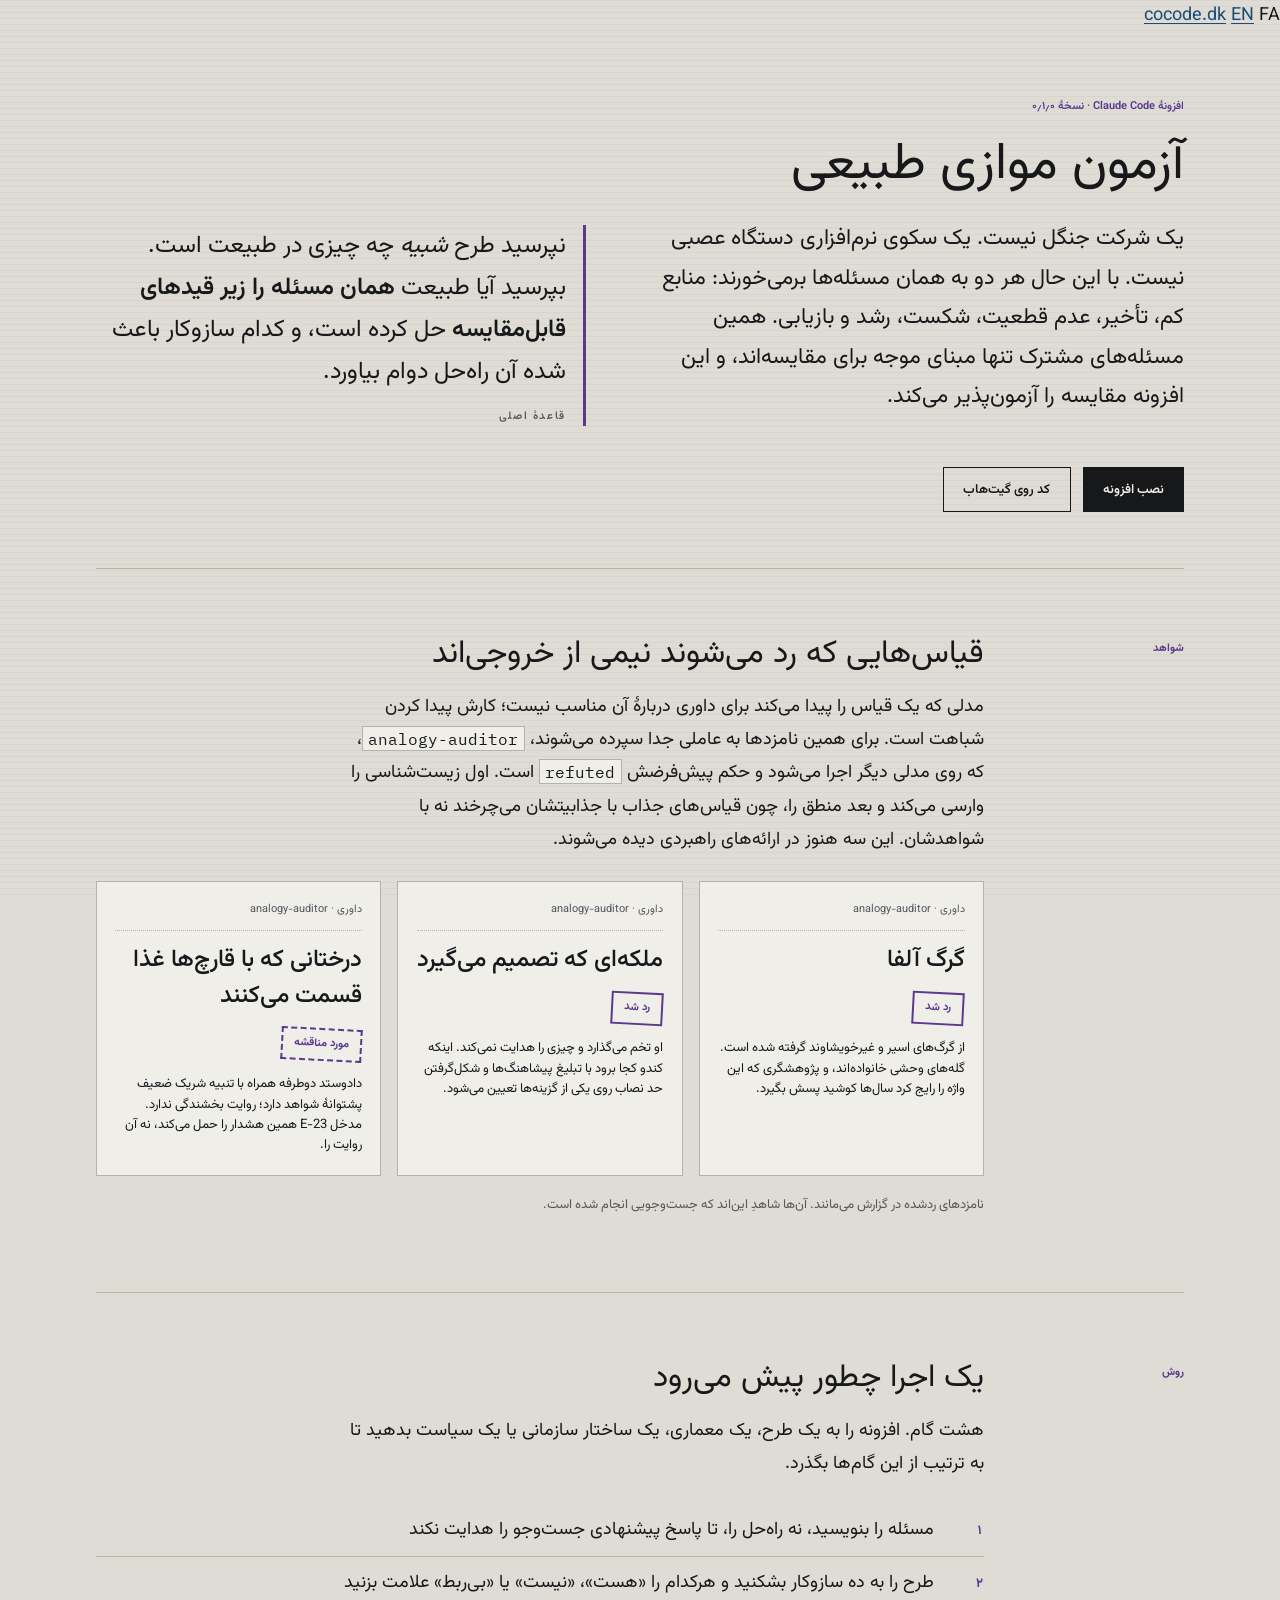
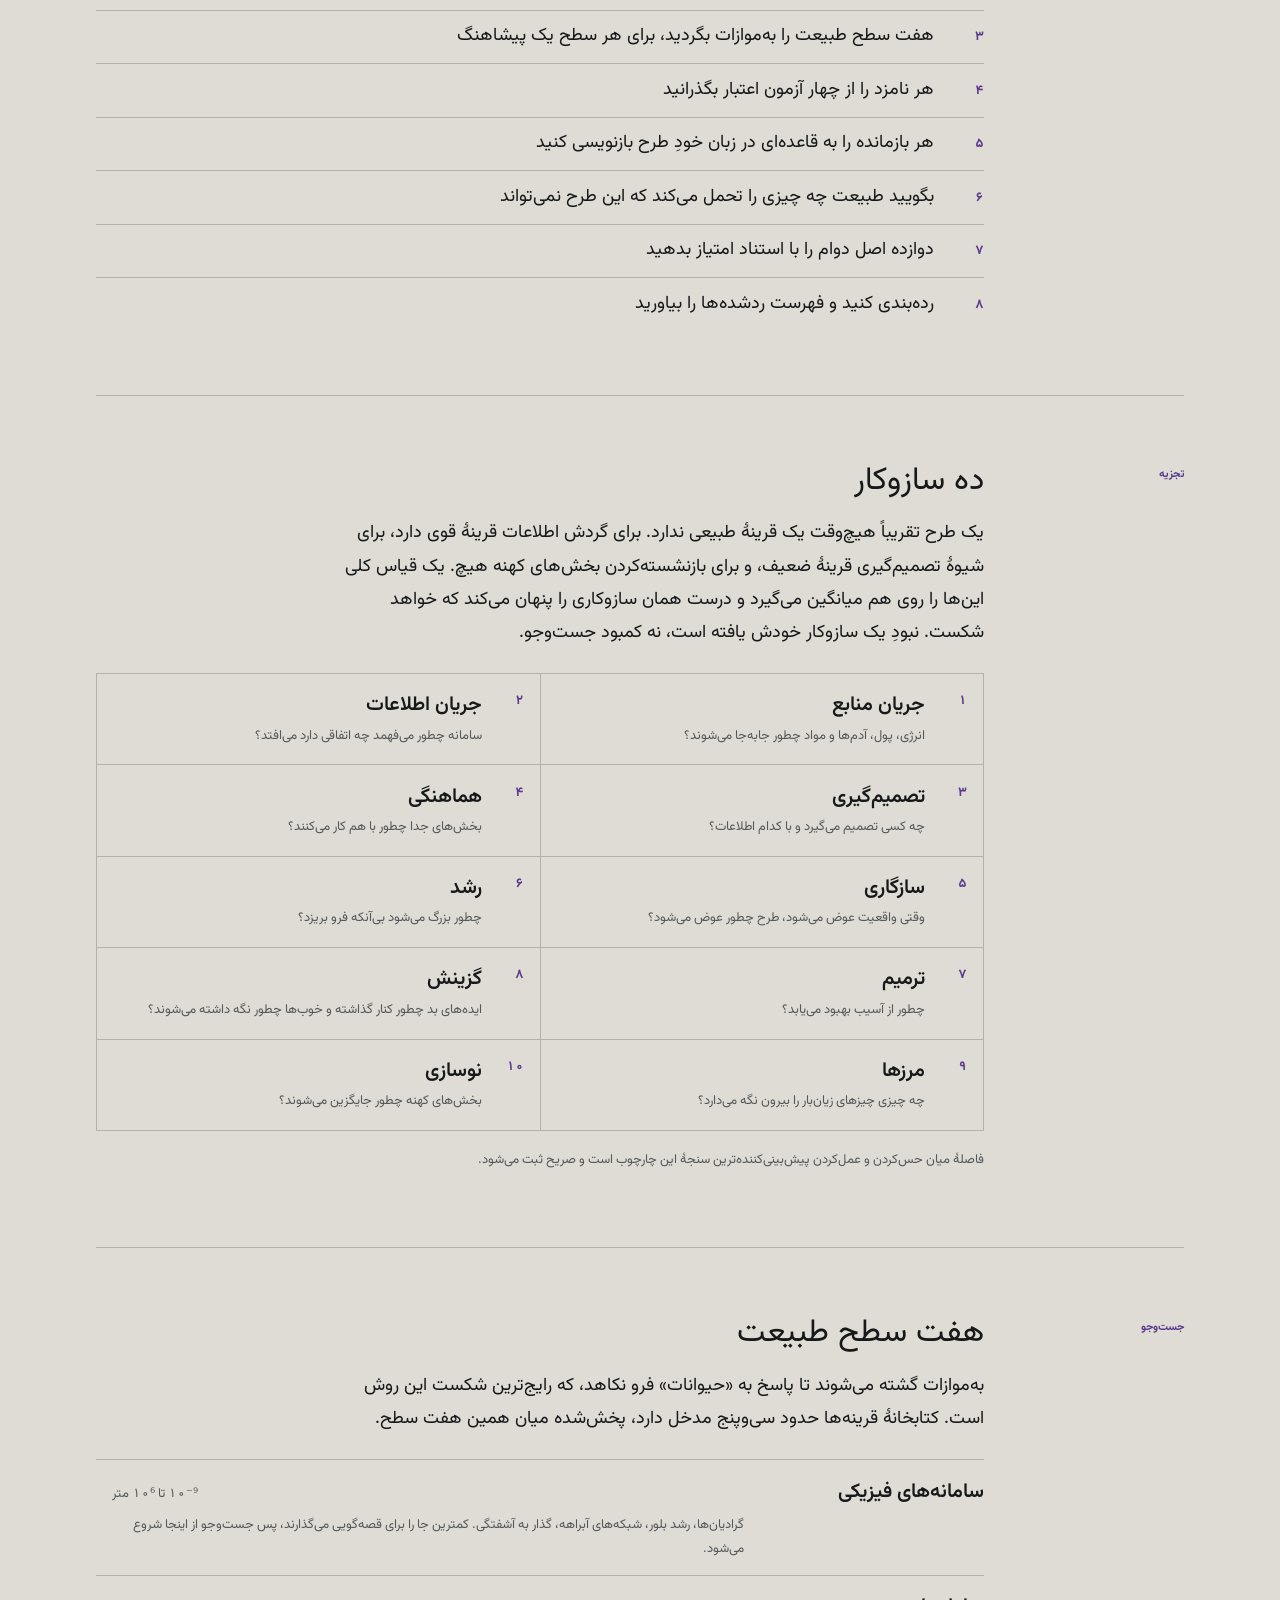
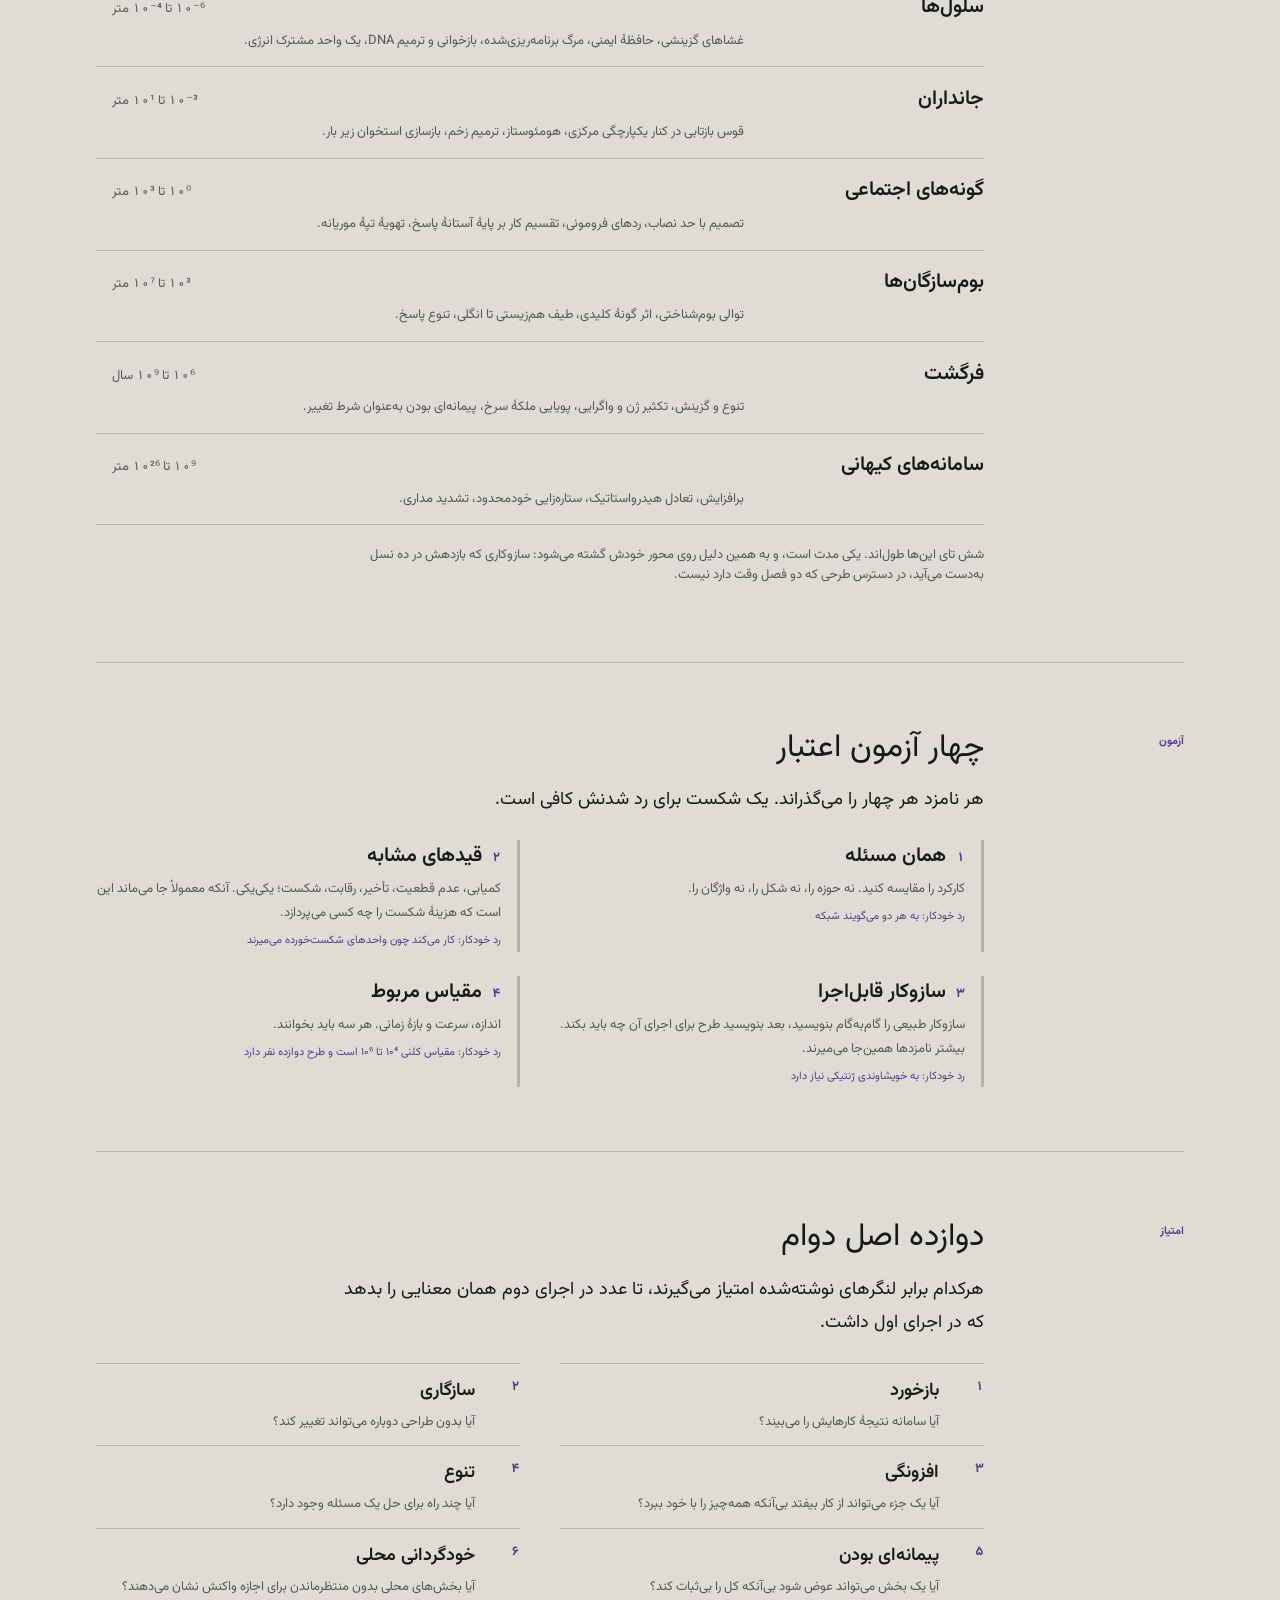
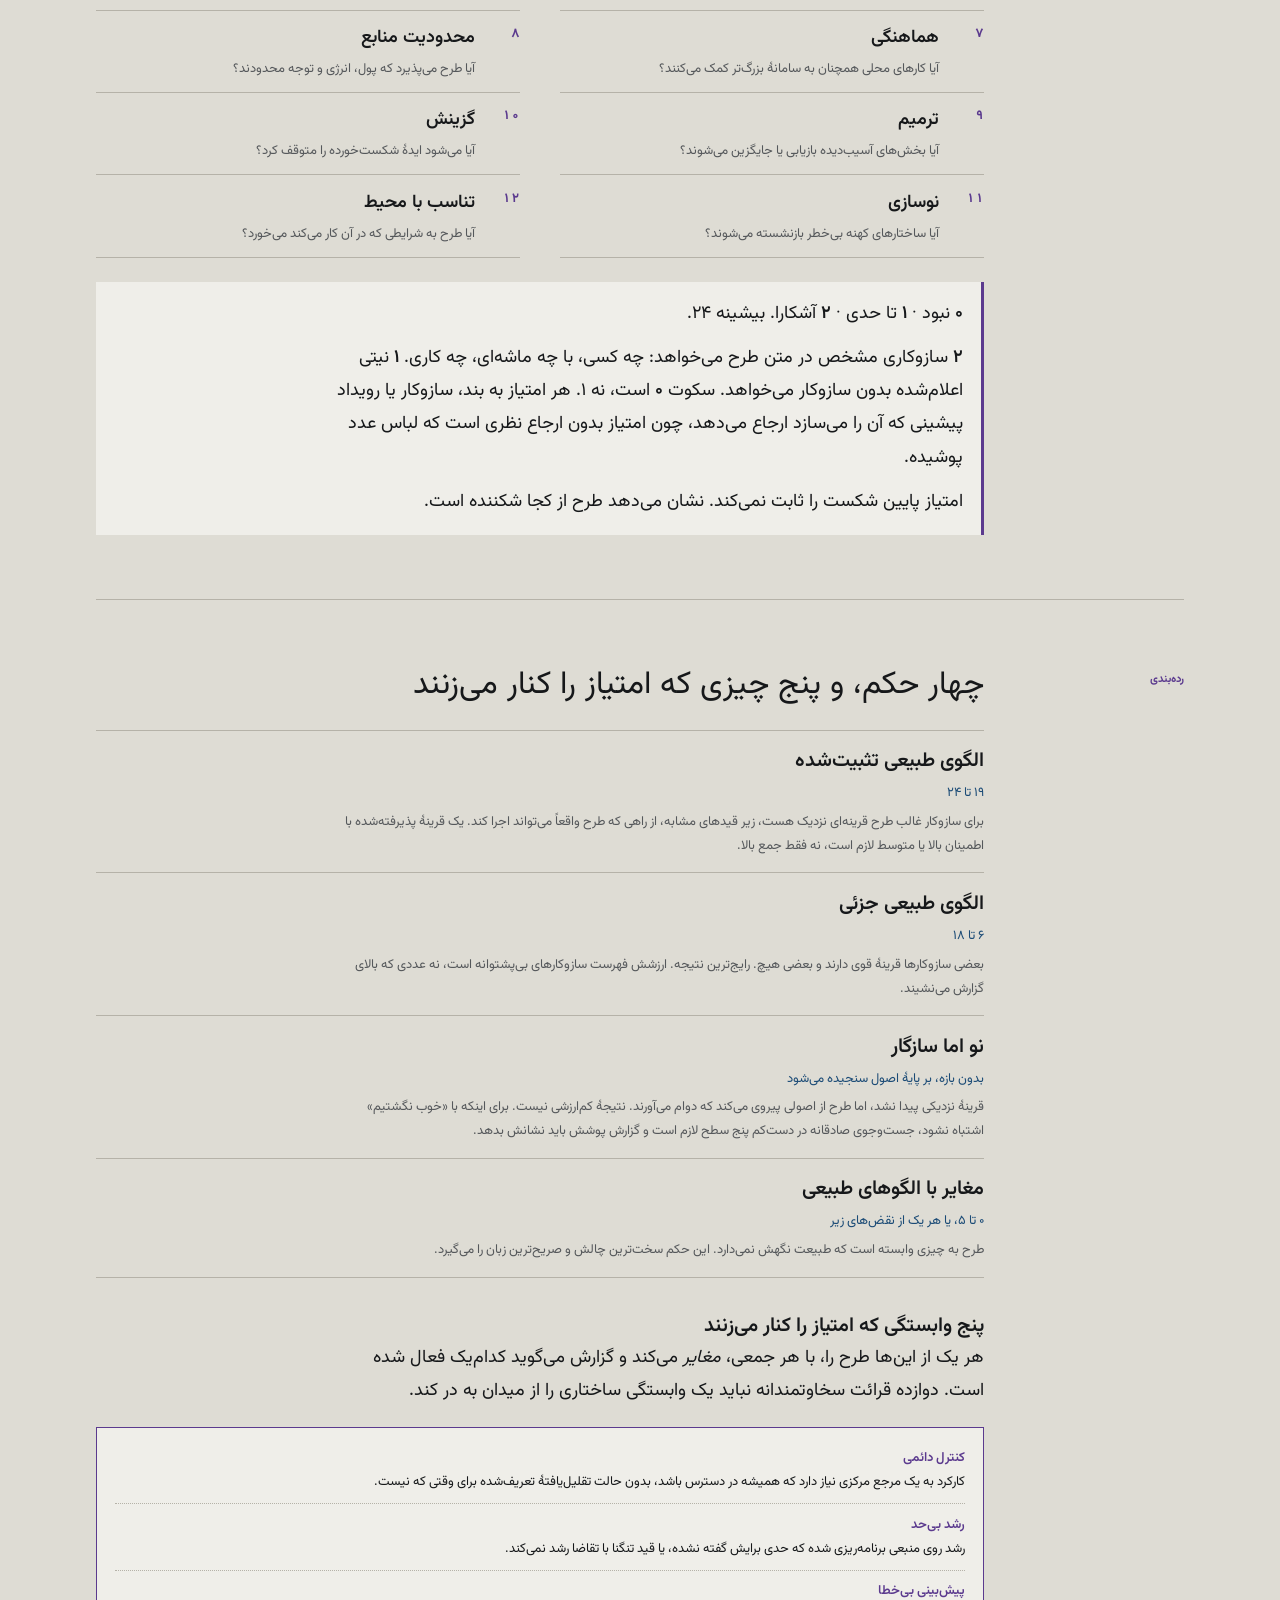
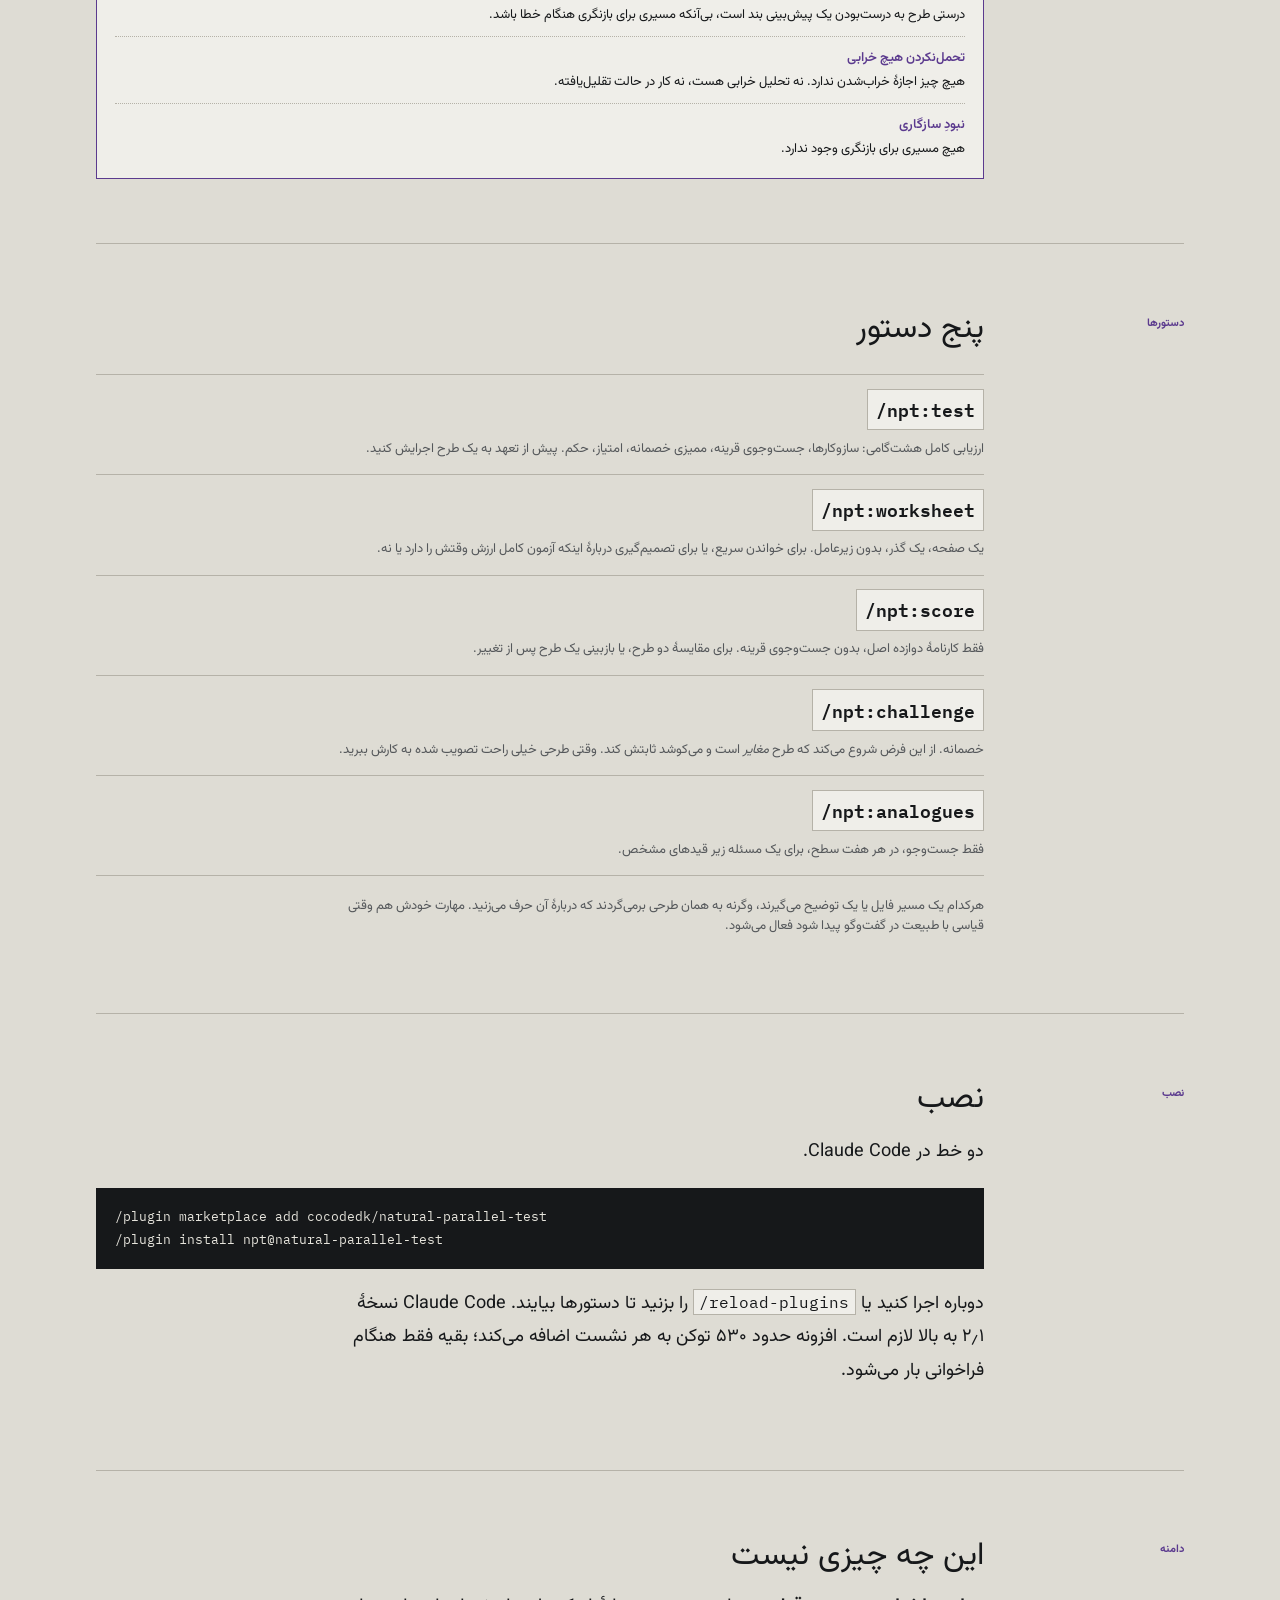
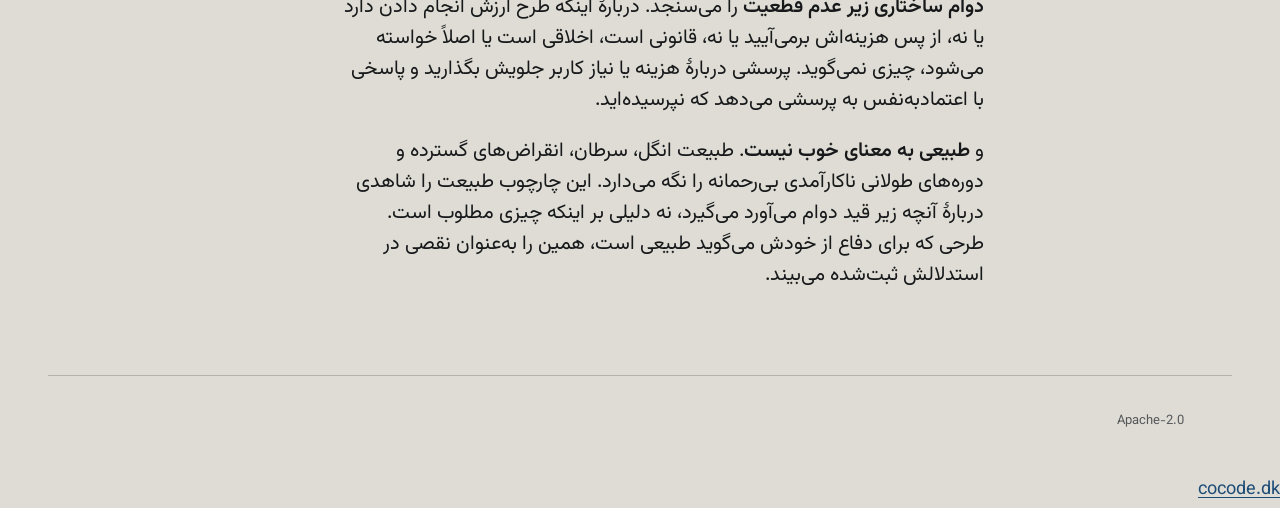
==== commit 5dee9e4c: "feat(site): wear the cocode.dk family frame Both pages (en, fa) gain the shared cocode.dk head and f" ====
--- a/website/fa/index.html
+++ b/website/fa/index.html
@@ -28,18 +28,18 @@
 <meta name="description" content="افزونه‌ای برای Claude Code که طرح را با سازوکار مشترک با طبیعت می‌سنجد، نه با شباهت ظاهری: ده سازوکار، هفت سطح، دوازده اصل امتیازی و چهار حکم روشن.">
 <meta name="robots" content="index, follow, max-image-preview:large, max-snippet:-1">
 <meta name="author" content="بابک بندپی">
-<link rel="canonical" href="https://cocodedk.github.io/natural-parallel-test/fa/">
-
-<link rel="alternate" hreflang="en" href="https://cocodedk.github.io/natural-parallel-test/">
-<link rel="alternate" hreflang="fa" href="https://cocodedk.github.io/natural-parallel-test/fa/">
-<link rel="alternate" hreflang="x-default" href="https://cocodedk.github.io/natural-parallel-test/">
+<link rel="canonical" href="https://natural-parallel.cocode.dk/fa/">
+
+<link rel="alternate" hreflang="en" href="https://natural-parallel.cocode.dk/">
+<link rel="alternate" hreflang="fa" href="https://natural-parallel.cocode.dk/fa/">
+<link rel="alternate" hreflang="x-default" href="https://natural-parallel.cocode.dk/">
 
 <meta property="og:type" content="website">
 <meta property="og:site_name" content="آزمون موازی طبیعی">
 <meta property="og:title" content="آزمون موازی طبیعی: سنجش ساختاری طرح‌ها با سازوکار طبیعت">
 <meta property="og:description" content="افزونه‌ای برای Claude Code که طرح را با سازوکار مشترک با طبیعت می‌سنجد، نه با شباهت ظاهری: ده سازوکار، هفت سطح، دوازده اصل امتیازی و چهار حکم روشن.">
-<meta property="og:url" content="https://cocodedk.github.io/natural-parallel-test/fa/">
-<meta property="og:image" content="https://cocodedk.github.io/natural-parallel-test/og.png">
+<meta property="og:url" content="https://natural-parallel.cocode.dk/fa/">
+<meta property="og:image" content="https://natural-parallel.cocode.dk/og.png">
 <meta property="og:image:width" content="1200">
 <meta property="og:image:height" content="630">
 <meta property="og:image:alt" content="برگهٔ داوری با عنوان «گرگ آلفا» که مهر بنفش «رد شد» خورده است، کنار قاعدهٔ اصلی آزمون موازی طبیعی.">
@@ -49,7 +49,7 @@
 <meta name="twitter:card" content="summary_large_image">
 <meta name="twitter:title" content="آزمون موازی طبیعی: سنجش ساختاری طرح‌ها با سازوکار طبیعت">
 <meta name="twitter:description" content="افزونه‌ای برای Claude Code که طرح را با سازوکار مشترک با طبیعت می‌سنجد، نه با شباهت ظاهری: ده سازوکار، هفت سطح، دوازده اصل امتیازی و چهار حکم روشن.">
-<meta name="twitter:image" content="https://cocodedk.github.io/natural-parallel-test/og.png">
+<meta name="twitter:image" content="https://natural-parallel.cocode.dk/og.png">
 <meta name="twitter:image:alt" content="برگهٔ داوری با عنوان «گرگ آلفا» که مهر بنفش «رد شد» خورده است، کنار قاعدهٔ اصلی آزمون موازی طبیعی.">
 
 <link rel="icon" href="../favicon.svg" type="image/svg+xml">
@@ -60,6 +60,8 @@
 <link rel="preconnect" href="https://fonts.gstatic.com" crossorigin>
 <link rel="stylesheet" href="https://fonts.googleapis.com/css2?family=IBM+Plex+Mono:wght@400;600&amp;family=Vazirmatn:wght@300;400;500;700&amp;display=swap">
 <link rel="stylesheet" href="../styles.css">
+<link rel="stylesheet" href="https://brand.cocode.dk/v1.css">
+<script type="module" src="https://brand.cocode.dk/v1.js"></script>
 
 <script type="application/ld+json">
 {
@@ -67,7 +69,7 @@
   "@type": "SoftwareApplication",
   "name": "آزمون موازی طبیعی",
   "description": "افزونه‌ای برای Claude Code که یک طرح را با سازوکار مشترک با طبیعت می‌سنجد، نه با شباهت ظاهری. طرح را به ده سازوکار می‌شکند، هفت سطح طبیعت را دنبال سامانه‌هایی می‌گردد که همان مسئله را زیر قیدهای قابل‌مقایسه حل کرده‌اند، هر نامزد را به یک ممیز خصمانه می‌سپارد، دوازده اصل دوام را از ۲۴ امتیاز می‌دهد و یکی از چهار حکم را برمی‌گرداند.",
-  "url": "https://cocodedk.github.io/natural-parallel-test/fa/",
+  "url": "https://natural-parallel.cocode.dk/fa/",
   "downloadUrl": "https://github.com/cocodedk/natural-parallel-test",
   "codeRepository": "https://github.com/cocodedk/natural-parallel-test",
   "applicationCategory": "DeveloperApplication",
@@ -95,36 +97,13 @@
 
 <a class="skip" href="#main">پرش به محتوا</a>
 
-<header class="site-head">
-  <div class="wrap">
-    <a class="brand" href="#top">
-      <svg width="24" height="24" viewBox="0 0 32 32" aria-hidden="true" focusable="false">
-        <defs><clipPath id="bm"><rect width="32" height="32" rx="4.5"/></clipPath></defs>
-        <g clip-path="url(#bm)">
-          <rect width="32" height="32" fill="#16181a"/>
-          <rect x="6" y="3" width="20" height="26" fill="#e3e1d9"/>
-          <rect x="9" y="7" width="14" height="2.4" fill="#16181a"/>
-          <rect x="9" y="12" width="9" height="2.4" fill="#16181a" opacity=".45"/>
-          <rect x="9" y="17" width="12" height="2.4" fill="#16181a" opacity=".45"/>
-          <rect x="-4" y="18.5" width="40" height="5.6" fill="#5b3a8e" transform="rotate(-22 16 16)"/>
-        </g>
-      </svg>
-      آزمون موازی طبیعی
-    </a>
-
-    <a href="../" class="lang-switch" lang="en" dir="ltr" hreflang="en">English</a>
-
-    <nav class="nav" aria-label="بخش‌های این صفحه">
-      <ul>
-        <li><a href="#method">روش</a></li>
-        <li><a href="#levels">جست‌وجو</a></li>
-        <li><a href="#score">امتیاز</a></li>
-        <li><a href="#commands">دستورها</a></li>
-        <li><a href="#install">نصب</a></li>
-      </ul>
-    </nav>
-  </div>
-</header>
+<!-- The cocode.dk family frame. Without JavaScript its children show instead: a way home
+     and the language link. -->
+<cocode-head project="آزمون موازی طبیعی" accent="#5b3a8e" on-accent="#efeee9">
+  <a href="https://cocode.dk">cocode.dk</a>
+  <a href="../" hreflang="en">EN</a>
+  <span class="on">FA</span>
+</cocode-head>
 
 <main id="main">
   <div class="wrap">
@@ -472,7 +451,11 @@
   </div>
 </main>
 
-<footer><p>Apache-2.0 &nbsp;|&nbsp; © ۱۴۰۵ <a href="https://cocode.dk" target="_blank" rel="noreferrer">Cocode</a> &nbsp;|&nbsp; ساخته شده توسط <a href="https://linkedin.com/in/babakbandpey" target="_blank" rel="noreferrer">بابک بندپی</a></p></footer>
+<footer><p>Apache-2.0</p></footer>
+
+<cocode-foot repo="cocodedk/natural-parallel-test">
+  <a href="https://cocode.dk">cocode.dk</a>
+</cocode-foot>
 
 </body>
 </html>
--- a/website/styles.css
+++ b/website/styles.css
@@ -87,6 +87,9 @@
   padding-inline: 1.25rem;
 }
 
+/* The cocode.dk frame lines up with this column; keep the gutters in step. */
+cocode-head, cocode-foot { --cocode-max: 74rem; --cocode-gutter: 1.25rem; }
+
 .skip {
   position: absolute;
   inset-inline-start: -9999px;
@@ -122,81 +125,6 @@
   font-size: 0.9em;
   font-variant-numeric: tabular-nums;
 }
-
-/* --- header ------------------------------------------------------------- */
-
-.site-head {
-  border-block-end: 1px solid var(--rule);
-  background: var(--sheet);
-}
-
-.site-head .wrap {
-  display: flex;
-  flex-wrap: wrap;
-  align-items: center;
-  gap: 0.5rem 1rem;
-  padding-block: 0.75rem;
-}
-
-.brand {
-  display: inline-flex;
-  align-items: center;
-  gap: 0.6rem;
-  min-block-size: 44px;
-  color: var(--ink);
-  text-decoration: none;
-  font-family: var(--font-ui);
-  font-weight: 700;
-  font-size: var(--step--1);
-  letter-spacing: 0.06em;
-  text-transform: uppercase;
-  margin-inline-end: auto;
-}
-.brand svg { flex: none; }
-.brand:hover { color: var(--stamp); }
-
-.lang-switch {
-  display: inline-flex;
-  align-items: center;
-  justify-content: center;
-  min-block-size: 44px;
-  min-inline-size: 44px;
-  padding-inline: 0.9rem;
-  border: 1px solid var(--rule);
-  color: var(--ink);
-  text-decoration: none;
-  font-family: var(--font-ui);
-  font-size: var(--step--1);
-  font-weight: 600;
-  background: var(--slip);
-}
-.lang-switch:hover { border-color: var(--stamp); color: var(--stamp); }
-
-.nav {
-  inline-size: 100%;
-  order: 3;
-  border-block-start: 1px solid var(--rule);
-  padding-block-start: 0.35rem;
-}
-.nav ul {
-  display: flex;
-  flex-wrap: wrap;
-  gap: 0 1.15rem;
-  list-style: none;
-  margin: 0;
-  padding: 0;
-}
-.nav a {
-  display: inline-flex;
-  align-items: center;
-  min-block-size: 44px;
-  font-family: var(--font-ui);
-  font-size: var(--step--1);
-  font-weight: 500;
-  color: var(--graphite);
-  text-decoration: none;
-}
-.nav a:hover { color: var(--stamp); }
 
 /* --- hero --------------------------------------------------------------- */
 
@@ -588,6 +516,7 @@
     --band-pad: 3.25rem;
   }
   .wrap { padding-inline: 2rem; }
+  cocode-head, cocode-foot { --cocode-gutter: 2rem; }
   footer { padding-inline: 2rem; }
   .slips { grid-template-columns: repeat(2, minmax(0, 1fr)); }
   .slips li:first-child { grid-column: 1 / -1; }
@@ -602,9 +531,6 @@
     --step-4: 3.5rem;
     --band-pad: 4rem;
   }
-  .site-head .wrap { padding-block: 0.5rem; }
-  .nav { inline-size: auto; order: 0; border-block-start: 0; padding-block-start: 0; }
-  .nav ul { gap: 0 1.4rem; }
   .band {
     display: grid;
     grid-template-columns: 7rem minmax(0, 1fr);
@@ -636,6 +562,7 @@
     --step-1: 1.25rem;
   }
   .wrap { padding-inline: 3rem; }
+  cocode-head, cocode-foot { --cocode-gutter: 3rem; }
   footer { padding-inline: 3rem; }
   .band { grid-template-columns: 9rem minmax(0, 1fr); column-gap: 3.5rem; }
   .hero .lede { font-size: 1.375rem; }
@@ -663,8 +590,7 @@
 [dir="rtl"] .slip__det,
 [dir="rtl"] .slip__mark,
 [dir="rtl"] .overrides dfn,
-[dir="rtl"] .btn,
-[dir="rtl"] .brand {
+[dir="rtl"] .btn {
   letter-spacing: 0;
   text-transform: none;
 }
@@ -677,7 +603,6 @@
 [dir="rtl"] .classes .band-score { font-family: var(--font-body); }
 [dir="rtl"] .slip__det { font-family: var(--font-body); }
 [dir="rtl"] .tests .fails { font-family: var(--font-body); }
-[dir="rtl"] .brand { font-size: var(--step-0); }
 
 @media (min-width: 640px) {
   [dir="rtl"] { --step-3: 1.75rem; --step-4: 2.4rem; }
